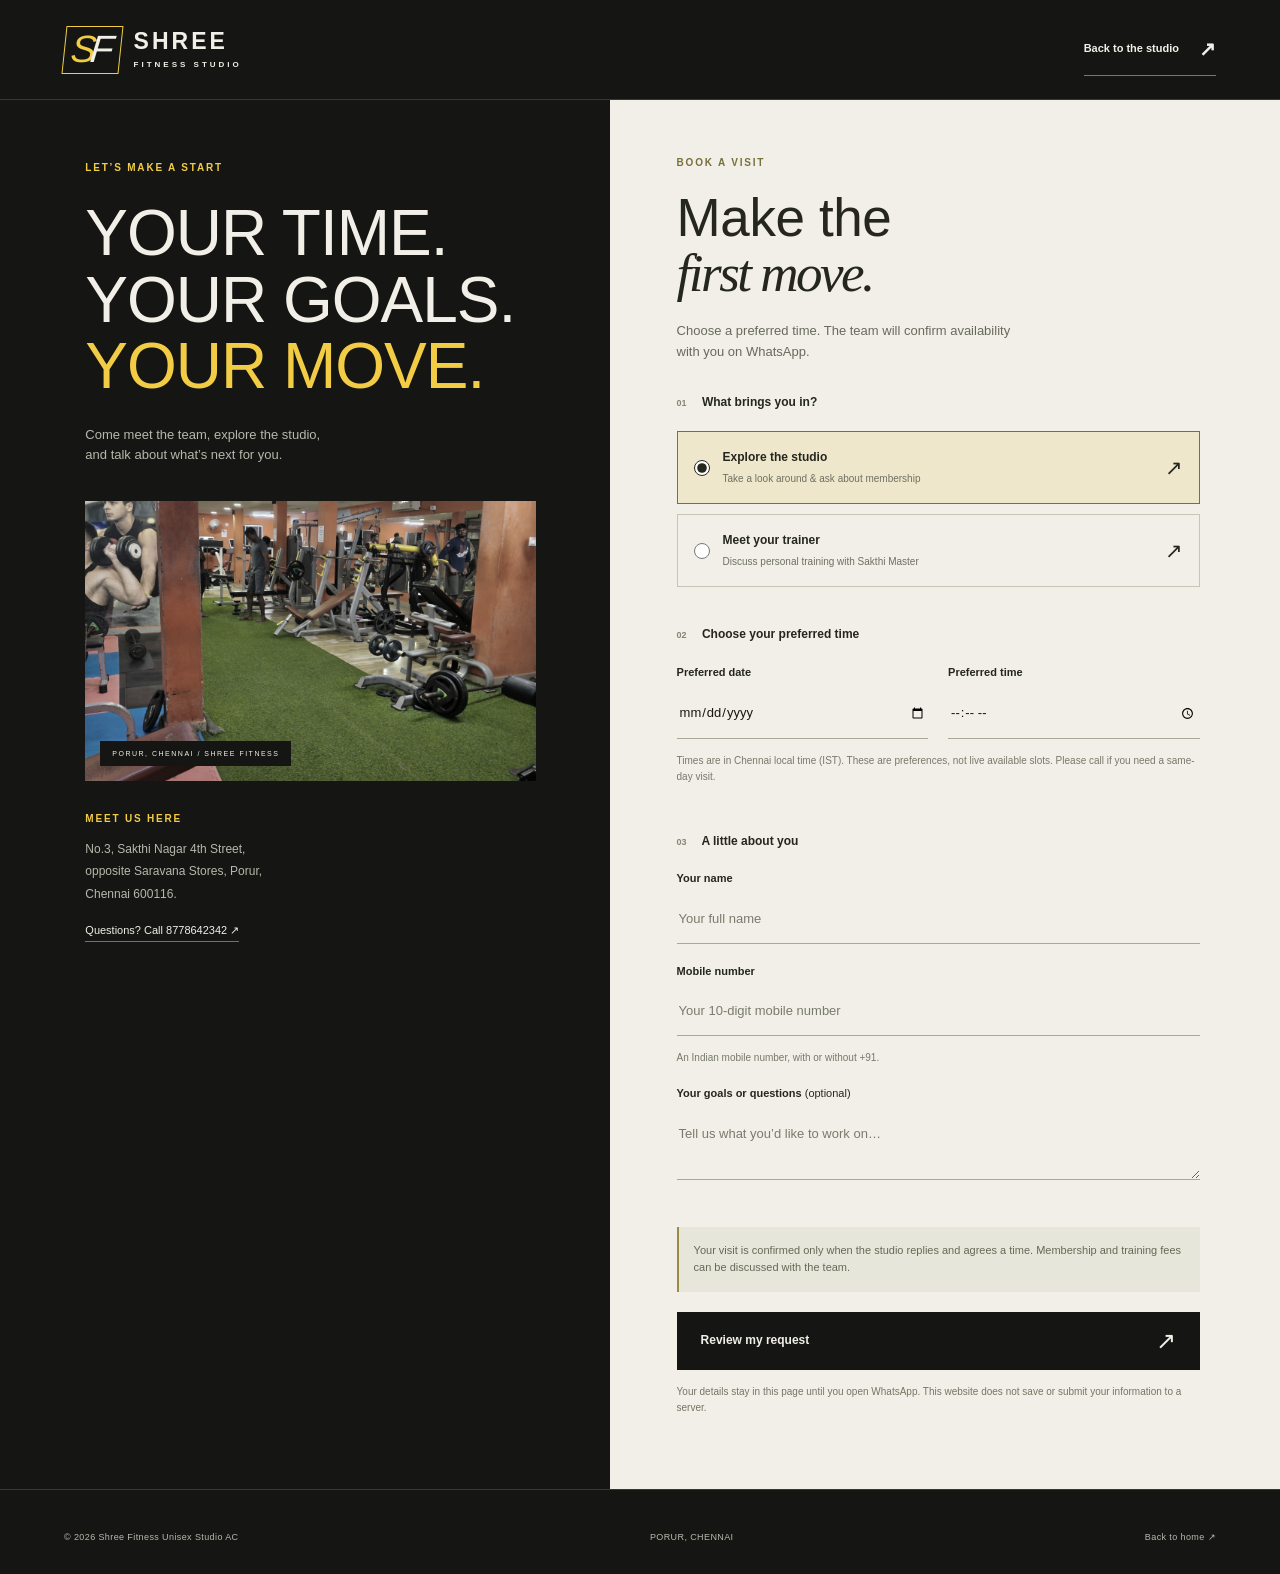
==== booking.html @ f6e17469 "Add visit booking requests and validation" ====
<!doctype html>
<html lang="en">
<head>
  <meta charset="utf-8"><meta name="viewport" content="width=device-width, initial-scale=1">
  <meta name="theme-color" content="#151613">
  <title>Book a Visit | Shree Fitness, Porur</title>
  <meta name="description" content="Request a studio visit or personal training consultation at Shree Fitness in Porur. Choose your preferred date and time and confirm with the team on WhatsApp.">
  <link rel="icon" href="assets/favicon.svg" type="image/svg+xml"><link rel="stylesheet" href="styles.css"><script src="booking.js" defer></script>
</head>
<body class="booking-page">
  <a class="skip-link" href="#main">Skip to booking form</a>
  <header class="site-header"><a class="brand" href="index.html" aria-label="Shree Fitness home"><span class="brand-symbol" aria-hidden="true">S<span>F</span></span><span class="brand-name">SHREE<span>FITNESS STUDIO</span></span></a><a class="text-link" href="index.html">Back to the studio <span aria-hidden="true">↗</span></a></header>
  <main id="main" class="booking-layout">
    <aside class="booking-intro"><p class="eyebrow">LET’S MAKE A START</p><h1>YOUR TIME.<br>YOUR GOALS.<br><em>YOUR MOVE.</em></h1><p>Come meet the team, explore the studio,<br>and talk about what’s next for you.</p><div class="booking-photo"><img src="assets/studio.jpeg" alt="The training floor at Shree Fitness Studio in Porur" width="1200" height="1600"><span>PORUR, CHENNAI / SHREE FITNESS</span></div><div class="booking-address"><p class="eyebrow">MEET US HERE</p><address>No.3, Sakthi Nagar 4th Street,<br>opposite Saravana Stores, Porur,<br>Chennai 600116.</address><a href="tel:+918778642342">Questions? Call 8778642342 ↗</a></div></aside>
    <section class="booking-panel" aria-labelledby="booking-title"><p class="eyebrow">BOOK A VISIT</p><h2 id="booking-title">Make the<br><span class="serif">first move.</span></h2><p class="booking-lead">Choose a preferred time. The team will confirm availability with you on WhatsApp.</p>
      <form id="booking-form">
        <fieldset class="service-options"><legend><span>01</span> What brings you in?</legend><label class="service-option"><input type="radio" name="service" value="Studio visit & membership enquiry" checked><span><strong>Explore the studio</strong><small>Take a look around & ask about membership</small></span><b aria-hidden="true">↗</b></label><label class="service-option"><input type="radio" name="service" value="Personal training consultation"><span><strong>Meet your trainer</strong><small>Discuss personal training with Sakthi Master</small></span><b aria-hidden="true">↗</b></label></fieldset>
        <fieldset><legend><span>02</span> Choose your preferred time</legend><div class="field-pair"><div><label for="visit-date">Preferred date</label><input id="visit-date" name="date" type="date" required aria-describedby="time-note"></div><div><label for="visit-time">Preferred time</label><input id="visit-time" name="time" type="time" required aria-describedby="time-note"></div></div><p id="time-note" class="field-help">Times are in Chennai local time (IST). These are preferences, not live available slots. Please call if you need a same-day visit.</p></fieldset>
        <fieldset><legend><span>03</span> A little about you</legend><label for="booking-name">Your name</label><input id="booking-name" name="name" type="text" placeholder="Your full name" autocomplete="name" maxlength="80" required><label for="booking-phone">Mobile number</label><input id="booking-phone" name="phone" type="tel" inputmode="tel" placeholder="Your 10-digit mobile number" autocomplete="tel" maxlength="16" required aria-describedby="phone-help"><p id="phone-help" class="field-help">An Indian mobile number, with or without +91.</p><label for="booking-notes">Your goals or questions <span>(optional)</span></label><textarea id="booking-notes" name="notes" rows="2" placeholder="Tell us what you’d like to work on…" maxlength="600"></textarea></fieldset>
        <p class="booking-policy">Your visit is confirmed only when the studio replies and agrees a time. Membership and training fees can be discussed with the team.</p><button class="button button-dark" type="submit">Review my request <span aria-hidden="true">↗</span></button><p class="form-note">Your details stay in this page until you open WhatsApp. This website does not save or submit your information to a server.</p><p id="booking-error" role="alert"></p>
        <noscript><p>Please <a href="tel:+918778642342">call 8778642342</a> to request your visit. This form needs JavaScript to prepare a WhatsApp draft.</p></noscript>
      </form>
      <section id="booking-review" class="booking-review" hidden aria-labelledby="review-title" tabindex="-1"><p class="eyebrow">READY WHEN YOU ARE</p><h3 id="review-title">Your visit request.</h3><p class="review-note">Review the details, then send your request in WhatsApp.</p><dl><div><dt>Visit</dt><dd id="review-service"></dd></div><div><dt>Preferred date</dt><dd id="review-date"></dd></div><div><dt>Preferred time</dt><dd id="review-time"></dd></div><div><dt>Name</dt><dd id="review-name"></dd></div><div><dt>Mobile</dt><dd id="review-phone"></dd></div><div id="review-notes-row"><dt>Your note</dt><dd id="review-notes"></dd></div></dl><p class="booking-policy">Not booked yet. Send the message and wait for the studio to confirm your visit.</p><a id="send-booking" class="button button-dark" target="_blank" rel="noopener noreferrer">Open WhatsApp request <span aria-hidden="true">↗</span></a><button id="edit-booking" class="edit-booking" type="button">← Edit my details</button><p class="form-note">WhatsApp not available? Call <a href="tel:+918778642342">8778642342</a> or <a href="tel:+919710999898">097109 99898</a>. To change a confirmed visit, contact the studio directly.</p></section>
    </section>
  </main>
  <footer><div class="footer-bottom"><span>© 2026 Shree Fitness Unisex Studio AC</span><span>PORUR, CHENNAI</span><a href="index.html">Back to home ↗</a></div></footer>
</body>
</html>
---- styles.css ----
@charset "UTF-8";
:root{--black:#151613;--panel:#1d1e1a;--yellow:#f3cc46;--cream:#f1efe7;--muted:#b6b8ac;--line:#ffffff25;--ink:#25271f;--sans:Arial,Helvetica,sans-serif;--display:Impact,'Arial Narrow',sans-serif}*{box-sizing:border-box}html{scroll-behavior:smooth;scroll-padding-top:94px}body{margin:0;background:var(--black);color:var(--cream);font-family:var(--sans);font-size:15px;line-height:1.6}a{color:inherit;text-decoration:none}button,input,select,textarea{font:inherit}button,a,input,select,textarea{-webkit-tap-highlight-color:transparent}button{cursor:pointer}img{display:block;max-width:100%;object-fit:cover}p,h1,h2,h3{margin:0}button{color:inherit}::selection{background:var(--yellow);color:var(--black)}:focus-visible{outline:3px solid #c89800;outline-offset:6px}.skip-link{position:fixed;top:-80px;left:16px;padding:12px;background:var(--yellow);color:var(--black);z-index:100}.skip-link:focus{top:12px}.site-header{height:100px;display:flex;align-items:center;justify-content:space-between;padding:0 5%;border-bottom:1px solid var(--line);background:var(--black);position:relative;z-index:20}.brand{display:flex;align-items:center;gap:13px}.brand-symbol{display:flex;font-family:var(--display);font-style:italic;font-size:38px;letter-spacing:-6px;border:1px solid var(--yellow);padding:0 12px 0 6px;line-height:1.2;color:var(--yellow);transform:skew(-6deg)}.brand-symbol span{color:var(--cream)}.brand-name{font-weight:900;letter-spacing:3px;font-size:23px;line-height:1.1}.brand-name>span{display:block;font-size:8px;letter-spacing:3px;margin-top:6px}nav{display:flex;align-items:center;gap:34px}nav>a:not(.button){font-size:12px;color:#d9dbd1}nav>a:hover{color:var(--yellow)}.button{display:inline-flex;align-items:center;justify-content:space-between;gap:38px;min-height:56px;padding:16px 23px;background:var(--yellow);color:var(--black);border:1px solid var(--yellow);font-weight:700;font-size:12px;line-height:1.3;transition:background .2s,transform .2s}.button:hover{background:#ffe17b;transform:translateY(-2px);color:var(--black)}.button>span{font-size:24px;font-weight:400;line-height:1}.button-small{min-height:44px;padding:12px 17px}.menu-toggle{display:none}.eyebrow,.micro{font-size:10px;letter-spacing:1.8px;font-weight:700;line-height:1.5}.eyebrow{color:var(--yellow)}.micro{color:var(--muted);font-size:9px}.hero{display:grid;grid-template-columns:1fr 1fr;padding:0 5%;position:relative;overflow:hidden}.hero-copy{padding:52px 0 45px;position:relative;z-index:2}.status-dot{display:inline-block;width:6px;height:6px;border-radius:50%;background:var(--yellow);margin:0 9px 1px 0}h1{font-family:var(--display);font-weight:400;font-size:clamp(76px,8.9vw,144px);line-height:.94;letter-spacing:-2px;margin:27px 0 25px}h1 em{font-style:normal;color:var(--yellow)}.hero-intro{font-size:17px;color:#c4c6bc;line-height:1.6}.hero-actions{display:flex;gap:26px;align-items:center;margin-top:26px}.text-link{font-size:11px;font-weight:700;display:inline-flex;align-items:center;justify-content:space-between;gap:20px;border-bottom:1px solid #77796c;padding:10px 0}.text-link:hover{color:var(--yellow)}.text-link span{font-size:20px}.hero-note{display:flex;align-items:center;gap:13px;margin-top:42px}.hero-note p{font-size:9px;letter-spacing:1.4px;color:var(--muted);line-height:1.7}.hero-note strong{font-weight:500;color:var(--cream)}.mini-mark{font-size:43px;color:var(--yellow);line-height:1}.hero-visual{position:relative;margin:30px 0 30px 10px;min-height:600px;overflow:hidden}.hero-visual>img{height:100%;width:100%;position:absolute;object-position:66% center;filter:saturate(.45) contrast(1.08)}.hero-photo-shade{position:absolute;inset:0;background:linear-gradient(0deg,#10120fe6,transparent 45%),linear-gradient(90deg,#15161366,transparent 40%)}.vertical-label{position:absolute;top:24px;right:20px;writing-mode:vertical-rl;font-size:9px;letter-spacing:3px}.photo-caption{position:absolute;bottom:28px;left:30px;right:26px;display:flex;align-items:center;justify-content:space-between;font-size:9px;letter-spacing:2px}.circle-arrow{display:grid;place-items:center;border:1px solid #d4d7c566;border-radius:50%;height:44px;width:44px;font-size:26px}.hero-stamp{position:absolute;right:20px;top:35%;border:1px solid var(--yellow);border-radius:50%;height:114px;width:114px;background:#151613d9;display:flex;flex-direction:column;justify-content:center;text-align:center;color:var(--yellow);font-size:7px;line-height:1;letter-spacing:1px;transform:rotate(12deg)}.hero-stamp b{font-family:var(--display);font-size:40px;line-height:1}.hero-bottom{grid-column:1/-1;border-top:1px solid var(--line);display:flex;justify-content:space-between;align-items:center;height:62px;font-size:8px;letter-spacing:1.7px;color:var(--muted)}.hero-bottom a{color:var(--cream)}.hero-bottom a span{margin-left:20px}.statement-strip{display:flex;justify-content:space-around;align-items:center;background:var(--yellow);color:var(--black);padding:23px 4%;font-family:var(--display);font-size:clamp(23px,3.1vw,48px);line-height:1;letter-spacing:.5px;gap:20px}.statement-strip i{font-style:normal;font-family:Georgia,serif;font-size:38px}.section-pad{padding:90px 7%}.section-light{background:var(--cream);color:var(--ink)}.section-light .eyebrow{color:#696743}.section-light .micro{color:#72746a}.section-top{display:flex;justify-content:space-between;gap:20px;margin-bottom:43px}h2{font-family:var(--display);font-weight:400;font-size:clamp(44px,4.7vw,72px);line-height:1.04;letter-spacing:-.4px}.serif{font-family:Georgia,'Times New Roman',serif;font-weight:400;font-style:italic;letter-spacing:-2.5px;text-transform:none}.intro-grid{display:grid;grid-template-columns:1.15fr 1fr;gap:10%;align-items:start;margin-bottom:48px}.intro-text{font-size:14px;max-width:440px;line-height:1.85}.intro-text p+p{margin-top:15px;color:#66685f}.dark-link{color:var(--ink);border-color:#9c9c8d;margin-top:12px}.dark-link:hover{color:#876800}.gallery{display:grid;grid-template-columns:1.6fr 1fr 1fr;gap:18px;height:340px}.gallery-item{position:relative;padding:0;border:0;background:#222;overflow:hidden;text-align:left}.gallery-item>img{height:100%;width:100%;filter:saturate(.65);transition:transform .6s,filter .6s}.gallery-item:hover>img{transform:scale(1.035);filter:saturate(1)}.gallery-item:after{content:'';position:absolute;inset:50% 0 0;background:linear-gradient(transparent,#000a)}.gallery-item>span{position:absolute;z-index:1;bottom:18px;left:20px;right:20px;color:#fff;display:flex;align-items:center;justify-content:space-between;font-size:8px;letter-spacing:1.4px}.gallery-item b{font-size:22px;font-weight:400}.gallery-main img{object-position:center 58%}.studio-features{display:grid;grid-template-columns:repeat(4,1fr);margin-top:27px;border-top:1px solid #cacabe;padding-top:22px;font-size:11px}.studio-features b{font-size:9px;color:#858677;margin-right:16px;font-weight:400}.training-grid{display:grid;grid-template-columns:1fr 1.3fr;gap:10%}.training-heading>p{color:var(--muted);font-size:13px;margin:25px 0 26px}.button-outline{background:transparent;color:var(--cream);border-color:#57594b}.training-motif{font-family:var(--display);font-size:130px;line-height:1;color:transparent;-webkit-text-stroke:1px #4c4e41;font-style:italic;margin-top:45px}.training-motif span{display:block;font-family:var(--sans);font-style:normal;font-size:7px;letter-spacing:2.5px;color:var(--muted);-webkit-text-stroke:0;margin-top:10px}.training-row{display:grid;grid-template-columns:22px 1fr 24px;gap:20px;border-top:1px solid #555749;padding:28px 0}.training-row:last-child{border-bottom:1px solid #555749}.row-number{color:var(--yellow);font-size:10px;padding-top:6px}.training-row h3{font-size:23px;font-weight:400;letter-spacing:-.5px}.training-row p{font-size:12px;color:var(--muted);margin:12px 0 20px;max-width:340px}.training-tag{font-size:8px;letter-spacing:1.3px;color:#d6d8c9}.row-arrow{font-size:25px;color:var(--yellow)}.training-row:hover h3{color:var(--yellow)}.coach{display:grid;grid-template-columns:1fr 1fr}.coach-photo{position:relative;overflow:hidden;min-height:580px}.coach-photo img{position:absolute;width:100%;height:100%;object-position:70% center;filter:saturate(.3)}.image-label{position:absolute;bottom:25px;left:35px;padding:10px 14px;background:var(--black);color:var(--cream);font-size:8px;letter-spacing:2px}.coach-copy{padding:70px 13% 70px 12%}.coach-copy h2{font-size:clamp(36px,3.4vw,51px);margin:25px 0 32px}.coach-copy .serif{letter-spacing:-1.6px}.coach-copy>p:not(.eyebrow):not(.coach-name){color:#696b60;font-size:13px;line-height:1.85;margin-bottom:15px}.coach-name{font-size:15px;font-weight:700;letter-spacing:1px;margin-bottom:25px}.coach-name span{display:block;font-size:10px;font-weight:400;letter-spacing:.6px;margin-top:3px;color:#76776a}.first-visit h2{max-width:900px}.steps{display:grid;grid-template-columns:repeat(3,1fr);gap:45px;margin-top:50px}.steps article{border-top:1px solid #505245;padding-top:22px}.steps article>span{font-size:9px;letter-spacing:1.5px;color:var(--yellow)}.steps h3{font-size:22px;letter-spacing:-.6px;font-weight:400;margin:20px 0 12px}.steps p{font-size:12px;color:var(--muted);max-width:270px}.enquire{background:var(--yellow);color:var(--black);display:grid;grid-template-columns:1fr 1fr;gap:12%}.enquire .eyebrow,.enquire .micro{color:#4f481f}.enquire h2{font-size:clamp(60px,6.5vw,100px);margin:27px 0 20px}.enquire-copy>p:not(.eyebrow){font-size:14px}.enquire-phone{display:block;font-size:25px;letter-spacing:-.5px;margin:32px 0 6px}.enquire-phone span{margin-left:20px}.enquire-copy>.micro{font-size:8px;letter-spacing:1.2px}form{align-self:center}form label{display:block;font-size:11px;font-weight:700;margin-bottom:8px}form label>span{font-weight:400}input,select,textarea{display:block;width:100%;border:0;border-bottom:1px solid #87712d;background:transparent;color:var(--black);border-radius:0;padding:13px 2px;margin-bottom:27px;min-height:48px;font-size:14px}input::placeholder,textarea::placeholder{color:#5f542d;opacity:1}textarea{resize:vertical}select{cursor:pointer}select option{background:var(--cream)}.button-black,.button-dark{background:var(--black);color:var(--cream);border-color:var(--black)}.button-black:hover,.button-dark:hover{background:#34372a;color:var(--cream)}form .button{width:100%}.form-note{font-size:10px;line-height:1.65;color:#574d2b;margin-top:14px}#form-status{font-size:11px;margin-top:12px}.visit-grid{display:grid;grid-template-columns:1fr 1fr;gap:12%}address{font-style:normal;font-size:14px;line-height:1.85;color:#626458;margin:26px 0}.visit-contact{margin-top:28px}.visit-contact>a{font-size:14px;margin-right:20px;display:inline-block}.visit-contact p{font-size:11px;color:#737569;margin-top:12px;max-width:320px}.visit-detail{position:relative;background:#deded1;padding:40px;display:flex;flex-direction:column;justify-content:flex-end;min-height:430px;overflow:hidden;background-image:linear-gradient(#b7b9a522 1px,transparent 1px),linear-gradient(90deg,#b7b9a522 1px,transparent 1px);background-size:36px 36px}.location-mark{position:absolute;font-size:270px;font-family:Arial,sans-serif;line-height:1;right:-15px;top:-15px;color:#b8bba2}.visit-detail .eyebrow{position:relative}.visit-detail h3{font-family:var(--display);font-size:46px;line-height:1.02;font-weight:400;margin:20px 0 35px;position:relative}.visit-detail h3 span{color:#757a5e}.location-bottom{border-top:1px solid #b1b4a0;display:flex;justify-content:space-between;align-items:center;padding-top:20px;font-size:9px;letter-spacing:1.5px}.location-pin{font-size:38px;line-height:1}.faq>.eyebrow{margin-bottom:35px}.faq-grid{display:grid;grid-template-columns:1fr 1.5fr;gap:10%}details{border-top:1px solid #4e5044}details:last-child{border-bottom:1px solid #4e5044}summary{cursor:pointer;display:flex;align-items:center;justify-content:space-between;gap:20px;padding:22px 0;list-style:none;font-size:13px}summary::-webkit-details-marker{display:none}summary span{font-size:22px;color:var(--yellow)}details[open] summary span{transform:rotate(45deg)}details p{padding:0 25px 24px 0;color:var(--muted);font-size:12px;max-width:520px}footer{padding:40px 5% 26px;border-top:1px solid var(--line)}.footer-top{display:flex;align-items:center;justify-content:space-between;gap:25px}.footer-top p{font-family:Georgia,serif;font-size:17px;font-style:italic;color:var(--muted)}.footer-bottom{display:flex;justify-content:space-between;gap:20px;border-top:1px solid var(--line);padding-top:25px;margin-top:35px;color:var(--muted);font-size:9px;letter-spacing:.4px}.mobile-contact{display:none}dialog{max-width:min(1000px,90vw);max-height:92vh;background:var(--black);color:var(--cream);border:1px solid #555;padding:16px}dialog::backdrop{background:#000d}dialog img{max-height:73vh;max-width:100%;width:auto;object-fit:contain;margin:auto}dialog p{font-size:12px;margin:12px 0 0}.dialog-close{display:block;margin:0 0 15px auto;background:none;border:1px solid #7d806e;padding:8px 14px}.dialog-open{overflow:hidden}
@media(min-width:1600px){.hero,.site-header,footer{padding-left:max(5%,calc((100vw - 1500px)/2));padding-right:max(5%,calc((100vw - 1500px)/2))}.section-pad{padding-left:max(7%,calc((100vw - 1400px)/2));padding-right:max(7%,calc((100vw - 1400px)/2))}}
@media(max-width:1000px){nav{gap:20px}.site-header{padding:0 4%;height:85px}.brand-name{font-size:20px}.brand-symbol{font-size:32px}.button-small{gap:16px}.hero{padding:0 4%}.hero-visual{min-height:570px}.hero-actions{gap:15px}.hero-actions .text-link{font-size:10px;gap:8px}.section-pad{padding:70px 6%}.gallery{height:290px;gap:12px}.gallery-item>span{left:12px;right:12px;font-size:7px}.coach-copy{padding:55px 9%}.coach-photo{min-height:550px}.training-grid{gap:6%}.enquire,.visit-grid{gap:8%}.footer-top p{font-size:14px}}
@media(max-width:760px){html{scroll-padding-top:20px}.site-header{height:80px;padding:0 6%}.menu-toggle{display:flex;gap:13px;align-items:center;background:none;border:1px solid #595c4c;padding:9px 12px;font-size:12px}.menu-toggle span{font-size:16px}nav{display:none;position:absolute;top:80px;left:0;right:0;background:var(--black);padding:25px 6%;border-bottom:1px solid var(--line);align-items:stretch;flex-direction:column;gap:0}nav.is-open{display:flex}nav>a:not(.button){font-size:15px;padding:14px 0}nav .button{margin-top:12px}.hero{display:block;padding:0 6%}.hero-copy{padding:35px 0 30px}.hero .eyebrow{font-size:8px;letter-spacing:1.2px}h1{font-size:clamp(85px,18vw,128px);line-height:.93;margin:25px 0}.hero-intro{font-size:15px}.hero-actions{gap:24px;flex-wrap:wrap}.hero-note{display:none}.hero-visual{height:400px;min-height:0;margin:0 0 25px}.hero-visual>img{object-position:65% 45%}.hero-stamp{top:20px;right:20px;width:90px;height:90px;font-size:6px}.hero-stamp b{font-size:32px}.vertical-label{display:none}.photo-caption{left:20px;bottom:20px;font-size:8px}.hero-bottom{height:55px;font-size:7px;letter-spacing:1px}.hero-bottom>span:last-child{display:none}.hero-bottom a span{margin-left:7px}.statement-strip{padding:20px 5%;gap:13px;font-size:22px;flex-wrap:wrap;justify-content:center}.statement-strip i{font-size:23px}.statement-strip i:last-child{display:none}.section-pad{padding:56px 6%}.section-top{margin-bottom:30px}.section-top>.micro{display:none}h2{font-size:45px}.serif{letter-spacing:-1.8px}.intro-grid{grid-template-columns:1fr;gap:25px;margin-bottom:30px}.intro-text{max-width:100%;font-size:13px}.gallery{height:auto;grid-template-columns:1fr 1fr;gap:12px}.gallery-main{grid-column:1/-1;height:330px}.gallery-item:not(.gallery-main){height:230px}.gallery-item>span{font-size:7px;letter-spacing:1px}.studio-features{grid-template-columns:1fr 1fr;row-gap:20px;font-size:10px}.training-grid{grid-template-columns:1fr;gap:35px}.training-heading>p{margin:20px 0}.training-motif{display:none}.training-row{padding:24px 0;gap:15px}.training-row h3{font-size:22px}.coach{grid-template-columns:1fr}.coach-photo{min-height:400px;order:2}.coach-photo img{object-position:65% center}.coach-copy{padding:55px 6%}.coach-copy h2{font-size:43px}.steps{grid-template-columns:1fr;gap:25px;margin-top:35px}.steps h3{margin:10px 0}.steps p{max-width:100%}.enquire{grid-template-columns:1fr;gap:40px}.enquire h2{font-size:70px}.enquire-phone{margin-top:24px}.visit-grid{grid-template-columns:1fr;gap:35px}.visit-detail{min-height:350px;padding:30px}.visit-detail h3{font-size:44px}.faq-grid{grid-template-columns:1fr;gap:30px}.faq-grid h2 br{display:none}.faq>.eyebrow{font-size:8px}.footer-top{align-items:flex-start;flex-wrap:wrap}.footer-top p{order:3;width:100%;font-size:15px}.footer-bottom{flex-wrap:wrap;font-size:8px;margin-top:25px}footer{padding:35px 6% 90px}.footer-bottom>span:nth-child(2){display:none}.mobile-contact{position:fixed;bottom:0;left:0;right:0;z-index:25;display:grid;grid-template-columns:1fr 1.2fr;background:var(--black);border-top:1px solid #595b4c;padding-bottom:env(safe-area-inset-bottom)}.mobile-contact a{text-align:center;padding:17px 6px;font-size:11px;font-weight:700}.mobile-contact a:last-child{background:var(--yellow);color:var(--black)}dialog{max-width:94vw;padding:12px}.dialog-close{min-height:44px}}
@media(max-width:380px){h1{font-size:80px}.hero-actions{gap:15px}.hero-actions .button{padding:15px;gap:18px}.statement-strip{font-size:18px;gap:10px}.statement-strip i{font-size:18px}.gallery-item:not(.gallery-main){height:200px}.brand-name{font-size:18px}.hero-bottom{font-size:6px}}
@media(prefers-reduced-motion:reduce){html{scroll-behavior:auto}*,*:before,*:after{transition:none!important;animation:none!important}}
.booking-layout{display:grid;grid-template-columns:1fr 1.1fr;min-height:900px}.booking-intro{padding:60px 12% 60px 14%}.booking-intro h1{font-size:clamp(48px,5vw,76px);line-height:1.04;letter-spacing:-1px;margin:25px 0}.booking-intro>p:not(.eyebrow){font-size:13px;color:var(--muted)}.booking-photo{height:280px;position:relative;overflow:hidden;margin-top:35px}.booking-photo img{height:100%;width:100%;object-position:center 58%;filter:saturate(.5)}.booking-photo span{position:absolute;left:15px;bottom:15px;background:var(--black);padding:7px 12px;font-size:7px;letter-spacing:1.5px}.booking-address{margin-top:30px}.booking-address address{color:var(--muted);font-size:12px;margin:12px 0}.booking-address>a{font-size:11px;border-bottom:1px solid #717461;padding-bottom:5px}.booking-panel{background:var(--cream);color:var(--ink);padding:55px 12% 60px 10%}.booking-panel>.eyebrow,.booking-review>.eyebrow{color:#77703b}.booking-panel h2{font-size:53px;margin:20px 0}.booking-lead{font-size:13px;color:#686a5d;max-width:360px;margin-bottom:30px}.booking-panel fieldset{margin:0 0 28px;padding:0;border:0;min-width:0}.booking-panel legend{font-size:12px;font-weight:700;width:100%;margin-bottom:19px;padding:0}.booking-panel legend>span{font-size:9px;color:#858775;margin-right:12px}.booking-panel .service-option{display:flex;align-items:center;gap:13px;padding:16px;border:1px solid #c4c6b6;margin-bottom:10px;cursor:pointer;font-weight:400}.booking-panel .service-option:has(input:checked){border-color:#84701d;background:#eee7cb}.service-option input{width:16px;height:16px;min-height:0;margin:0;accent-color:#24271b;flex:none}.service-option strong{font-size:12px;font-weight:700}.service-option small{display:block;font-size:10px;margin-top:4px;color:#6e7063}.service-option b{font-size:21px;margin-left:auto;font-weight:400}.field-pair{display:grid;grid-template-columns:1fr 1fr;gap:20px;min-width:0}.field-pair>div{min-width:0}.booking-panel input:not([type=radio]),.booking-panel textarea{border-color:#a7aa96;font-size:13px;margin-bottom:19px;max-width:100%}.booking-panel input::placeholder,.booking-panel textarea::placeholder{color:#797b6d}.booking-panel .field-help{font-size:10px;color:#77796b;margin:-5px 0 19px;line-height:1.6}.booking-panel .booking-policy{font-size:11px;color:#666957;background:#e7e6da;padding:15px;margin:0 0 20px;border-left:2px solid #9c8b44}.booking-panel .form-note{color:#747665}.booking-panel #booking-error{font-size:12px;color:#972c18;margin-top:12px}.booking-panel .button{width:100%}.booking-review h3{font-size:30px;font-family:Georgia,serif;letter-spacing:-1px;font-weight:400;margin:15px 0}.review-note{font-size:12px;color:#747665}.booking-review dl{margin:25px 0}.booking-review dl>div{display:grid;grid-template-columns:110px 1fr;gap:15px;padding:12px 0;border-top:1px solid #c9cbbd;font-size:12px}.booking-review dt{color:#747665}.booking-review dd{margin:0;overflow-wrap:anywhere}.edit-booking{border:0;background:none;color:var(--ink);font-size:12px;text-decoration:underline;margin:22px 0;padding:8px 0}.booking-page footer{padding-bottom:30px}.booking-page .footer-bottom{margin-top:0;border:0;padding-top:0}[hidden]{display:none!important}
@media(max-width:760px){.booking-layout{grid-template-columns:1fr}.booking-intro{padding:40px 6%}.booking-intro h1{font-size:clamp(46px,11vw,65px);margin:20px 0}.booking-photo,.booking-address{display:none}.booking-panel{padding:40px 6% 50px}.booking-panel h2{font-size:47px}.booking-page .site-header>.text-link{font-size:10px;gap:8px}.booking-page .brand-name{font-size:17px}.booking-page .brand-symbol{font-size:28px}.booking-page .brand-name>span{font-size:6px}.field-pair{gap:14px}.booking-review dl>div{grid-template-columns:95px 1fr}.booking-page .site-header{gap:12px}.booking-panel input[type=date],.booking-panel input[type=time]{min-width:0;width:100%;appearance:none;-webkit-appearance:none}}
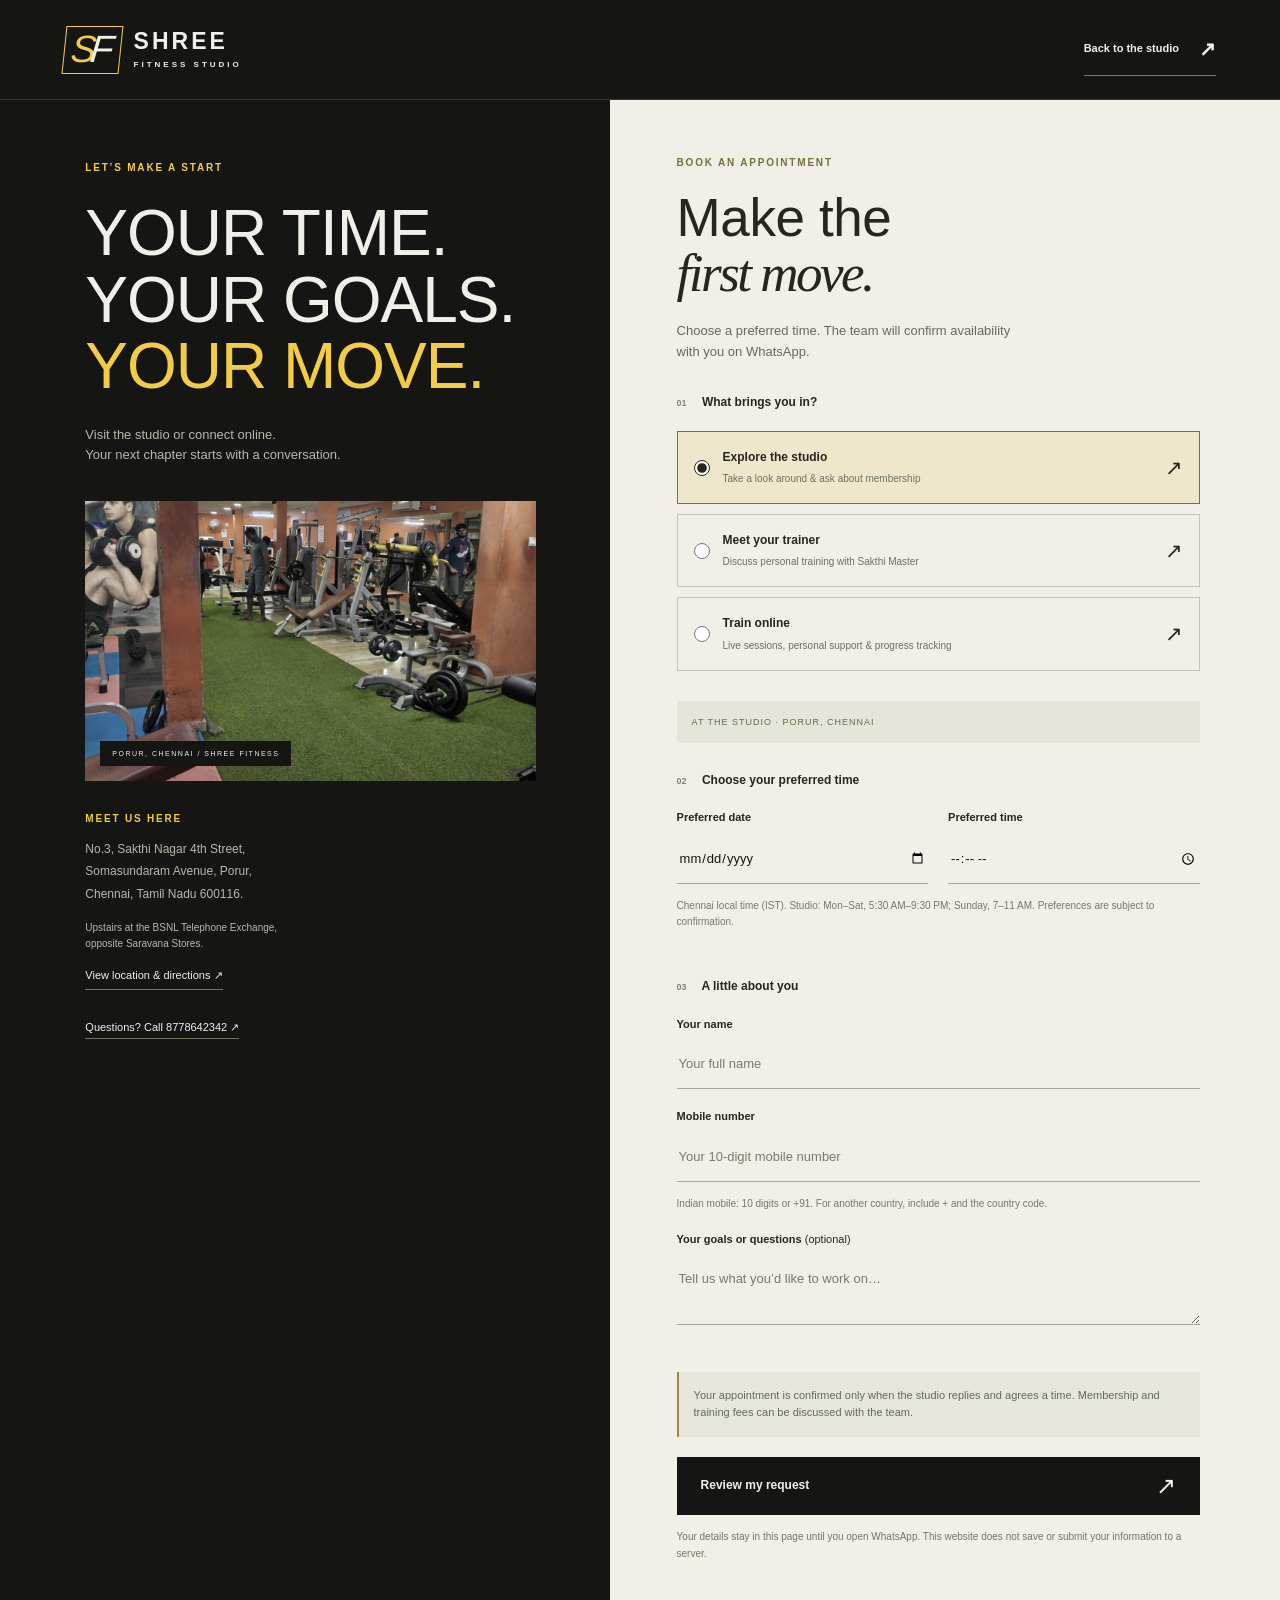
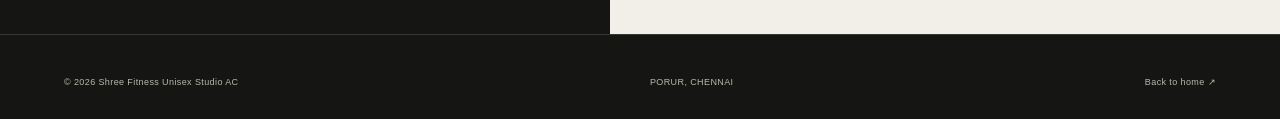
==== commit f35bc086: "Add online training, enhanced gallery, appointments and location map" ====
--- a/booking.html
+++ b/booking.html
@@ -3,24 +3,24 @@
 <head>
   <meta charset="utf-8"><meta name="viewport" content="width=device-width, initial-scale=1">
   <meta name="theme-color" content="#151613">
-  <title>Book a Visit | Shree Fitness, Porur</title>
-  <meta name="description" content="Request a studio visit or personal training consultation at Shree Fitness in Porur. Choose your preferred date and time and confirm with the team on WhatsApp.">
-  <link rel="icon" href="assets/favicon.svg" type="image/svg+xml"><link rel="stylesheet" href="styles.css"><script src="booking.js" defer></script>
+  <title>Book an Appointment | Shree Fitness, Porur</title>
+  <meta name="description" content="Request a studio visit, personal training or online training consultation at Shree Fitness in Porur. Choose your preferred date and time and confirm with the team on WhatsApp.">
+  <link rel="icon" href="assets/favicon.svg" type="image/svg+xml"><link rel="stylesheet" href="styles.css"><link rel="stylesheet" href="enhancements.css"><script src="booking.js" defer></script>
 </head>
 <body class="booking-page">
   <a class="skip-link" href="#main">Skip to booking form</a>
   <header class="site-header"><a class="brand" href="index.html" aria-label="Shree Fitness home"><span class="brand-symbol" aria-hidden="true">S<span>F</span></span><span class="brand-name">SHREE<span>FITNESS STUDIO</span></span></a><a class="text-link" href="index.html">Back to the studio <span aria-hidden="true">↗</span></a></header>
   <main id="main" class="booking-layout">
-    <aside class="booking-intro"><p class="eyebrow">LET’S MAKE A START</p><h1>YOUR TIME.<br>YOUR GOALS.<br><em>YOUR MOVE.</em></h1><p>Come meet the team, explore the studio,<br>and talk about what’s next for you.</p><div class="booking-photo"><img src="assets/studio.jpeg" alt="The training floor at Shree Fitness Studio in Porur" width="1200" height="1600"><span>PORUR, CHENNAI / SHREE FITNESS</span></div><div class="booking-address"><p class="eyebrow">MEET US HERE</p><address>No.3, Sakthi Nagar 4th Street,<br>opposite Saravana Stores, Porur,<br>Chennai 600116.</address><a href="tel:+918778642342">Questions? Call 8778642342 ↗</a></div></aside>
-    <section class="booking-panel" aria-labelledby="booking-title"><p class="eyebrow">BOOK A VISIT</p><h2 id="booking-title">Make the<br><span class="serif">first move.</span></h2><p class="booking-lead">Choose a preferred time. The team will confirm availability with you on WhatsApp.</p>
+    <aside class="booking-intro"><p class="eyebrow">LET’S MAKE A START</p><h1>YOUR TIME.<br>YOUR GOALS.<br><em>YOUR MOVE.</em></h1><p>Visit the studio or connect online.<br>Your next chapter starts with a conversation.</p><div class="booking-photo"><img src="assets/studio.jpeg" alt="The training floor at Shree Fitness Studio in Porur" width="1200" height="1600"><span>PORUR, CHENNAI / SHREE FITNESS</span></div><div class="booking-address"><p class="eyebrow">MEET US HERE</p><address>No.3, Sakthi Nagar 4th Street,<br>Somasundaram Avenue, Porur,<br>Chennai, Tamil Nadu 600116.</address><p class="booking-landmark">Upstairs at the BSNL Telephone Exchange,<br>opposite Saravana Stores.</p><a class="booking-map-link" href="index.html#visit">View location & directions ↗</a><a href="tel:+918778642342">Questions? Call 8778642342 ↗</a></div></aside>
+    <section class="booking-panel" aria-labelledby="booking-title"><p class="eyebrow">BOOK AN APPOINTMENT</p><h2 id="booking-title">Make the<br><span class="serif">first move.</span></h2><p class="booking-lead">Choose a preferred time. The team will confirm availability with you on WhatsApp.</p>
       <form id="booking-form">
-        <fieldset class="service-options"><legend><span>01</span> What brings you in?</legend><label class="service-option"><input type="radio" name="service" value="Studio visit & membership enquiry" checked><span><strong>Explore the studio</strong><small>Take a look around & ask about membership</small></span><b aria-hidden="true">↗</b></label><label class="service-option"><input type="radio" name="service" value="Personal training consultation"><span><strong>Meet your trainer</strong><small>Discuss personal training with Sakthi Master</small></span><b aria-hidden="true">↗</b></label></fieldset>
-        <fieldset><legend><span>02</span> Choose your preferred time</legend><div class="field-pair"><div><label for="visit-date">Preferred date</label><input id="visit-date" name="date" type="date" required aria-describedby="time-note"></div><div><label for="visit-time">Preferred time</label><input id="visit-time" name="time" type="time" required aria-describedby="time-note"></div></div><p id="time-note" class="field-help">Times are in Chennai local time (IST). These are preferences, not live available slots. Please call if you need a same-day visit.</p></fieldset>
-        <fieldset><legend><span>03</span> A little about you</legend><label for="booking-name">Your name</label><input id="booking-name" name="name" type="text" placeholder="Your full name" autocomplete="name" maxlength="80" required><label for="booking-phone">Mobile number</label><input id="booking-phone" name="phone" type="tel" inputmode="tel" placeholder="Your 10-digit mobile number" autocomplete="tel" maxlength="16" required aria-describedby="phone-help"><p id="phone-help" class="field-help">An Indian mobile number, with or without +91.</p><label for="booking-notes">Your goals or questions <span>(optional)</span></label><textarea id="booking-notes" name="notes" rows="2" placeholder="Tell us what you’d like to work on…" maxlength="600"></textarea></fieldset>
-        <p class="booking-policy">Your visit is confirmed only when the studio replies and agrees a time. Membership and training fees can be discussed with the team.</p><button class="button button-dark" type="submit">Review my request <span aria-hidden="true">↗</span></button><p class="form-note">Your details stay in this page until you open WhatsApp. This website does not save or submit your information to a server.</p><p id="booking-error" role="alert"></p>
+        <fieldset class="service-options"><legend><span>01</span> What brings you in?</legend><label class="service-option"><input type="radio" name="service" value="Studio visit & membership enquiry" data-service="studio" checked><span><strong>Explore the studio</strong><small>Take a look around & ask about membership</small></span><b aria-hidden="true">↗</b></label><label class="service-option"><input type="radio" name="service" value="Personal training consultation" data-service="personal"><span><strong>Meet your trainer</strong><small>Discuss personal training with Sakthi Master</small></span><b aria-hidden="true">↗</b></label><label class="service-option"><input type="radio" name="service" value="Online training consultation" data-service="online"><span><strong>Train online</strong><small>Live sessions, personal support & progress tracking</small></span><b aria-hidden="true">↗</b></label></fieldset>
+        <div id="appointment-location" class="appointment-location" role="status">AT THE STUDIO · PORUR, CHENNAI</div><fieldset><legend><span>02</span> Choose your preferred time</legend><div class="field-pair"><div><label for="visit-date">Preferred date</label><input id="visit-date" name="date" type="date" required aria-describedby="time-note"></div><div><label for="visit-time">Preferred time</label><input id="visit-time" name="time" type="time" required aria-describedby="time-note"></div></div><p id="time-note" class="field-help">Chennai local time (IST). Studio: Mon–Sat, 5:30 AM–9:30 PM; Sunday, 7–11 AM. Preferences are subject to confirmation.</p></fieldset>
+        <fieldset><legend><span>03</span> A little about you</legend><label for="booking-name">Your name</label><input id="booking-name" name="name" type="text" placeholder="Your full name" autocomplete="name" maxlength="80" required><label for="booking-phone">Mobile number</label><input id="booking-phone" name="phone" type="tel" inputmode="tel" placeholder="Your 10-digit mobile number" autocomplete="tel" maxlength="24" required aria-describedby="phone-help"><p id="phone-help" class="field-help">Indian mobile: 10 digits or +91. For another country, include + and the country code.</p><div id="online-equipment-group" hidden><label for="online-equipment">Equipment available to you</label><select id="online-equipment" name="equipment"><option>No equipment yet</option><option>Mat & light equipment</option><option>Dumbbells / resistance bands</option><option>Access to a gym</option><option>Let’s discuss this</option></select></div><label for="booking-notes">Your goals or questions <span>(optional)</span></label><textarea id="booking-notes" name="notes" rows="2" placeholder="Tell us what you’d like to work on…" maxlength="600"></textarea></fieldset>
+        <p class="booking-policy">Your appointment is confirmed only when the studio replies and agrees a time. Membership and training fees can be discussed with the team.</p><button class="button button-dark" type="submit">Review my request <span aria-hidden="true">↗</span></button><p class="form-note">Your details stay in this page until you open WhatsApp. This website does not save or submit your information to a server.</p><p id="booking-error" role="alert"></p>
         <noscript><p>Please <a href="tel:+918778642342">call 8778642342</a> to request your visit. This form needs JavaScript to prepare a WhatsApp draft.</p></noscript>
       </form>
-      <section id="booking-review" class="booking-review" hidden aria-labelledby="review-title" tabindex="-1"><p class="eyebrow">READY WHEN YOU ARE</p><h3 id="review-title">Your visit request.</h3><p class="review-note">Review the details, then send your request in WhatsApp.</p><dl><div><dt>Visit</dt><dd id="review-service"></dd></div><div><dt>Preferred date</dt><dd id="review-date"></dd></div><div><dt>Preferred time</dt><dd id="review-time"></dd></div><div><dt>Name</dt><dd id="review-name"></dd></div><div><dt>Mobile</dt><dd id="review-phone"></dd></div><div id="review-notes-row"><dt>Your note</dt><dd id="review-notes"></dd></div></dl><p class="booking-policy">Not booked yet. Send the message and wait for the studio to confirm your visit.</p><a id="send-booking" class="button button-dark" target="_blank" rel="noopener noreferrer">Open WhatsApp request <span aria-hidden="true">↗</span></a><button id="edit-booking" class="edit-booking" type="button">← Edit my details</button><p class="form-note">WhatsApp not available? Call <a href="tel:+918778642342">8778642342</a> or <a href="tel:+919710999898">097109 99898</a>. To change a confirmed visit, contact the studio directly.</p></section>
+      <section id="booking-review" class="booking-review" hidden aria-labelledby="review-title" tabindex="-1"><p class="eyebrow">READY WHEN YOU ARE</p><h3 id="review-title">Your appointment request.</h3><p class="review-note">Review the details, then send your request in WhatsApp.</p><dl><div><dt>Appointment</dt><dd id="review-service"></dd></div><div><dt>Location</dt><dd id="review-location"></dd></div><div><dt>Preferred date</dt><dd id="review-date"></dd></div><div><dt>Preferred time</dt><dd id="review-time"></dd></div><div><dt>Name</dt><dd id="review-name"></dd></div><div><dt>Mobile</dt><dd id="review-phone"></dd></div><div id="review-equipment-row" hidden><dt>Equipment</dt><dd id="review-equipment"></dd></div><div id="review-notes-row"><dt>Your note</dt><dd id="review-notes"></dd></div></dl><p class="booking-policy">Not booked yet. Send the message and wait for the studio to confirm your appointment.</p><a id="send-booking" class="button button-dark" target="_blank" rel="noopener noreferrer">Open WhatsApp request <span aria-hidden="true">↗</span></a><button id="edit-booking" class="edit-booking" type="button">← Edit my details</button><p class="form-note">WhatsApp not available? Call <a href="tel:+918778642342">8778642342</a> or <a href="tel:+919710999898">097109 99898</a>. To change a confirmed appointment, contact the studio directly.</p></section>
     </section>
   </main>
   <footer><div class="footer-bottom"><span>© 2026 Shree Fitness Unisex Studio AC</span><span>PORUR, CHENNAI</span><a href="index.html">Back to home ↗</a></div></footer>
--- a/enhancements.css
+++ b/enhancements.css
@@ -0,0 +1,59 @@
+/* Studio-specific imagery, online training and appointment details. */
+.skip-link{top:12px;width:1px;height:1px;overflow:hidden;clip-path:inset(50%);white-space:nowrap}
+.skip-link:focus{width:auto;height:auto;overflow:visible;clip-path:none}
+@media(max-width:760px){.hero h1{font-size:clamp(58px,17.5vw,100px);letter-spacing:-1.5px}}
+.gallery-item:nth-child(2)>img{object-position:57% 52%;filter:saturate(.35) contrast(1.08)}
+.gallery-item:nth-child(3)>img{object-position:42% 55%;filter:saturate(.35) contrast(1.08)}
+.online{background:#22251d;border-top:1px solid #4a4d3e}
+.online-grid{display:grid;grid-template-columns:1.15fr 1fr;gap:9%;align-items:center}
+.online-copy>p:not(.online-note){font-size:14px;color:var(--muted);line-height:1.8;margin:25px 0;max-width:460px}
+.online-features{display:grid;grid-template-columns:1fr 1fr;gap:26px 22px;margin:32px 0}
+.online-features>div{border-top:1px solid #5b5f4e;padding-top:16px}
+.online-features span{font-size:9px;color:var(--yellow)}
+.online-features h3{font-weight:400;font-size:16px;margin:9px 0}
+.online-features p{font-size:11px;line-height:1.7;color:var(--muted)}
+.online-note{font-size:10px;color:var(--muted);margin-top:16px;max-width:360px}
+.online-visual{position:relative}
+.device-frame{border:1px solid #71745f;background:#11130f;padding:9px;box-shadow:14px 18px 0 #151710}
+.device-bar,.device-controls{display:flex;align-items:center;justify-content:space-between;padding:12px 9px;font-size:8px;letter-spacing:1.8px}
+.device-dot{color:var(--yellow);font-size:10px}
+.device-image{height:320px;position:relative;overflow:hidden}
+.device-image img{width:100%;height:100%;object-position:73% center;filter:saturate(.25)}
+.device-image:after{content:'';position:absolute;inset:50% 0 0;background:linear-gradient(transparent,#080b05d9)}
+.device-image>span{position:absolute;left:20px;bottom:20px;z-index:1;font-family:var(--display);font-size:37px;line-height:1;color:var(--yellow)}
+.device-controls>span:first-child,.device-controls>span:last-child{font-size:18px;color:var(--yellow)}
+.online-quote{display:flex;align-items:center;gap:22px;margin:45px 0 22px}
+.online-quote>span{font-size:55px;line-height:1;color:var(--yellow)}
+.online-quote p{font-size:22px;line-height:1.5;letter-spacing:-.5px}
+.online-quote em{font-family:Georgia,serif;color:#dadccf}
+.online-visual>.micro{font-size:7px;letter-spacing:1.3px}
+.progress-section{display:grid;grid-template-columns:1fr 1fr;gap:12%;align-items:center}
+.progress-copy h2{margin:25px 0}
+.progress-copy>p:not(.eyebrow){font-size:13px;color:#686b5c;line-height:1.9;margin:15px 0;max-width:350px}
+.progress-photo{margin:0}
+.progress-photo button{display:block;padding:0;border:0;background:none;width:100%}
+.progress-photo img{width:100%;height:auto;filter:saturate(.6)}
+.progress-photo figcaption{font-size:8px;color:#6c6f5b;letter-spacing:1.2px;margin-top:16px}
+.landmark{font-size:11px;line-height:1.8;border-left:2px solid #b9a343;padding-left:14px;margin:-8px 0 25px;color:#666b56}
+.opening-hours{margin-top:25px;max-width:340px;border-top:1px solid #c3c6b6;padding-top:20px}
+.opening-hours h3{font-size:13px;font-weight:700;margin-bottom:12px}
+.visit-contact .opening-hours p{display:flex;justify-content:space-between;gap:15px;font-size:11px;color:#626653;margin:8px 0}
+.opening-hours strong{font-weight:500;color:var(--ink)}
+.opening-hours small{display:block;color:#717564;font-size:9px;margin-top:14px}
+.map-panel{min-width:0;background:#e1e2d7;align-self:start}
+.map-heading{display:flex;justify-content:space-between;align-items:center;padding:18px 20px;border-bottom:1px solid #c8cbbd}
+.map-heading>span:last-child{font-size:8px;letter-spacing:1px;color:#6a6f5a}
+.map-panel iframe{display:block;width:100%;height:370px;border:0;background:#d2d6c9}
+.map-footer{display:flex;flex-wrap:wrap;justify-content:space-between;gap:12px;font-size:10px;line-height:1.6;padding:20px}
+.map-footer a{border-bottom:1px solid #7d8468}
+.map-help{font-size:9px;padding:0 20px;color:#757a65}
+.copy-address{display:flex;gap:30px;justify-content:space-between;align-items:center;background:transparent;border:1px solid #b3b8a0;color:#3c422e;font-size:10px;padding:11px 14px;margin:20px}
+#address-status{padding:0 20px 16px;font-size:10px;overflow-wrap:anywhere}
+.appointment-location{background:#e5e6d9;color:#626a4d;font-size:9px;letter-spacing:1px;padding:13px 15px;margin:-8px 0 28px;line-height:1.8}
+.booking-landmark{font-size:10px;color:var(--muted);margin:15px 0}
+.booking-address .booking-map-link{display:block;width:max-content;margin:14px 0 24px}
+.booking-review dl>div{grid-template-columns:110px 1fr}
+.booking-panel #online-equipment-group select{font-size:13px;border-color:#a7aa96;max-width:100%}
+.faq details a{text-decoration:underline;text-underline-offset:3px}
+@media(min-width:761px) and (max-width:1050px){nav{gap:16px}nav>a:not(.button){font-size:10px}.button-small{font-size:10px}.online-grid{gap:6%}.online-copy h2{font-size:44px}.device-image{height:290px}.progress-section{gap:7%}.map-panel iframe{height:330px}}
+@media(max-width:760px){.online-grid{grid-template-columns:1fr;gap:40px}.online-copy h2{font-size:43px}.online-features{gap:22px 18px}.online-features h3{font-size:15px}.online-visual{padding-right:14px}.device-image{height:310px}.online-quote{margin-top:40px}.online-quote p{font-size:20px}.progress-section{grid-template-columns:1fr;gap:30px}.progress-copy>p:not(.eyebrow){max-width:100%}.map-panel iframe{height:330px}.map-heading{padding:16px}.map-heading>span:last-child{font-size:7px}.map-footer{padding:16px}.booking-review dl>div{grid-template-columns:95px 1fr}.gallery-item:nth-child(2)>img{object-position:54% 48%}.gallery-item:nth-child(3)>img{object-position:48% 50%}}
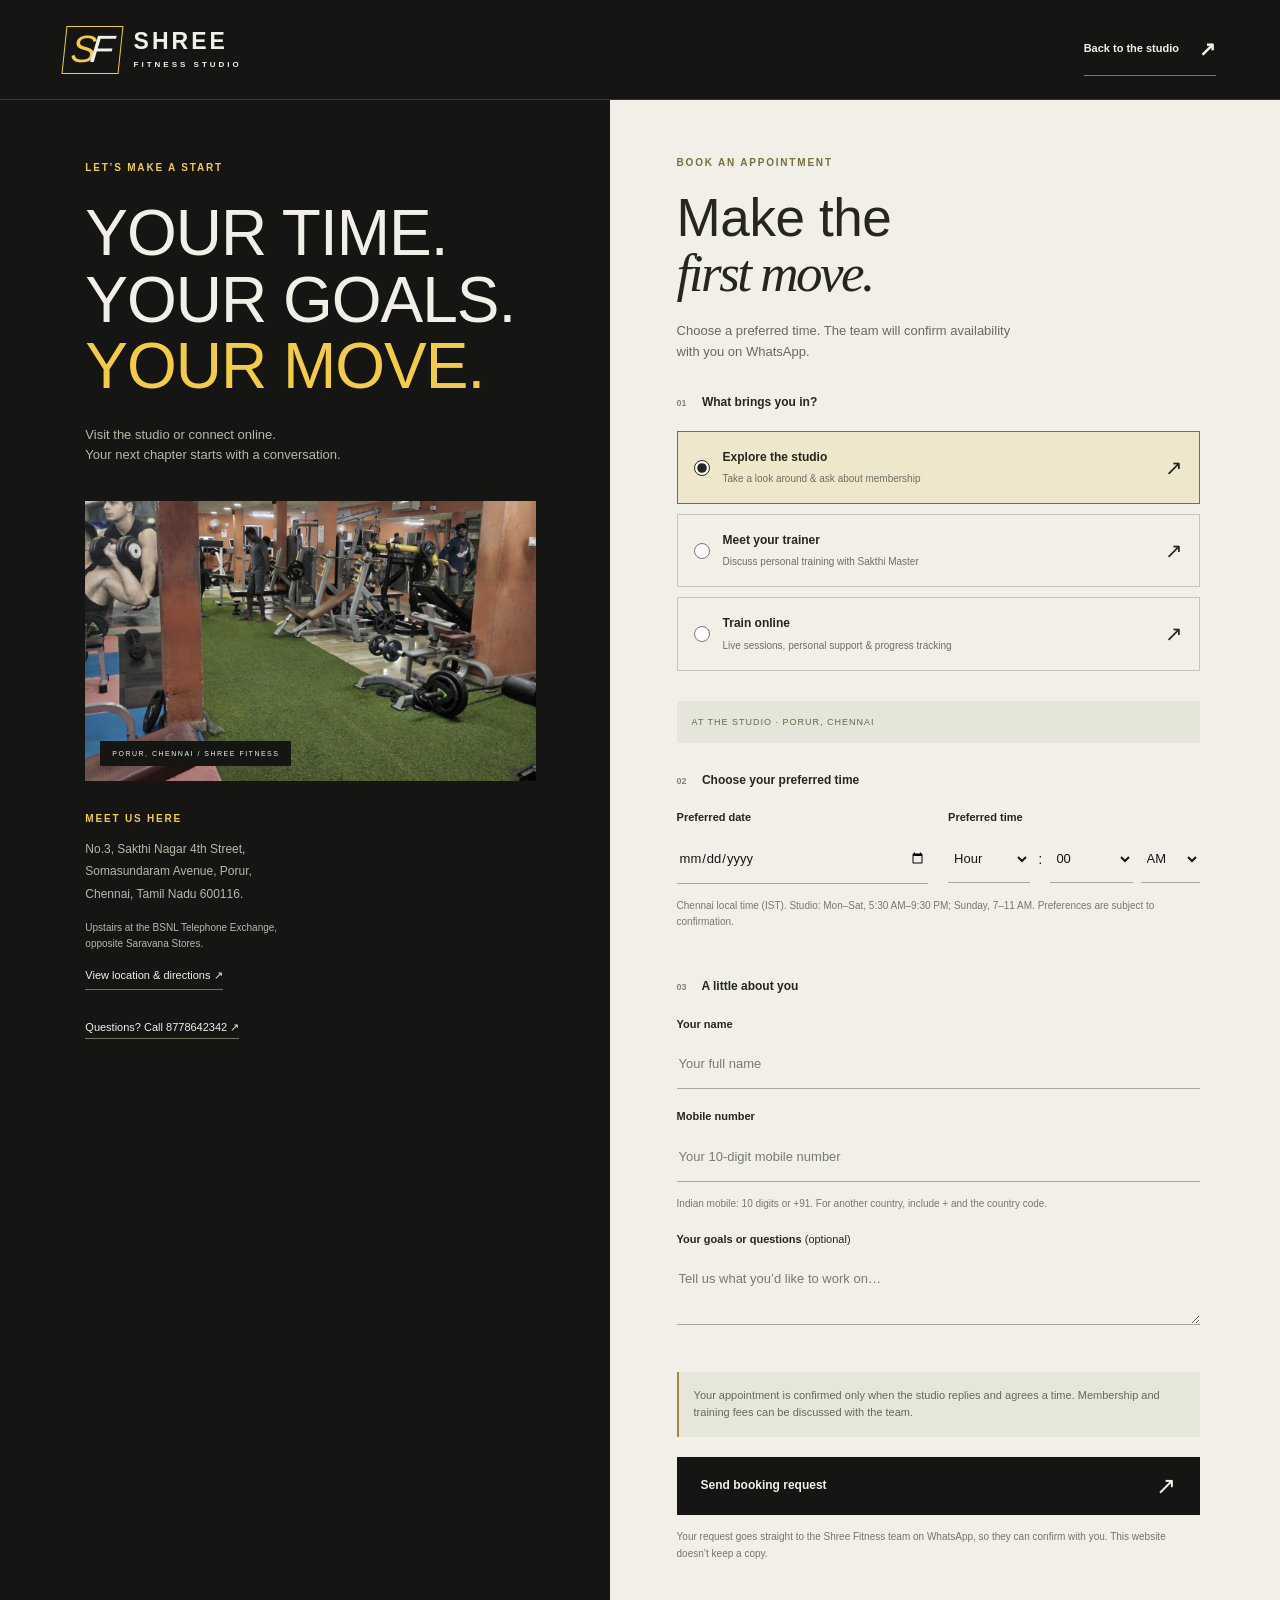
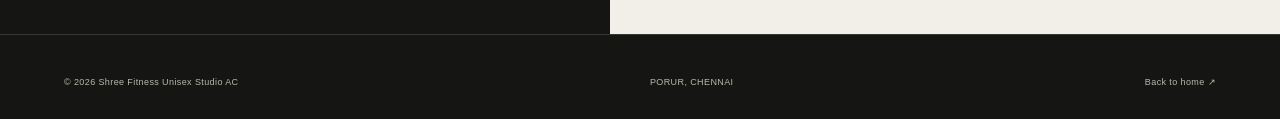
==== commit 5da9204a: "SEO, service pages, Cloudflare Pages booking sender and WhatsApp notifications" ====
--- a/booking.html
+++ b/booking.html
@@ -2,10 +2,20 @@
 <html lang="en">
 <head>
   <meta charset="utf-8"><meta name="viewport" content="width=device-width, initial-scale=1">
-  <meta name="theme-color" content="#151613">
-  <title>Book an Appointment | Shree Fitness, Porur</title>
-  <meta name="description" content="Request a studio visit, personal training or online training consultation at Shree Fitness in Porur. Choose your preferred date and time and confirm with the team on WhatsApp.">
+  <meta name="theme-color" content="#151613"><meta name="robots" content="index,follow">
+  <link rel="canonical" href="https://shreefitnessstudio.pages.dev/booking">
+  <meta property="og:title" content="Book a Gym Visit or Training Consultation | Shree Fitness Porur">
+  <meta property="og:description" content="Request a studio visit, personal training consultation or online coaching with Shree Fitness in Porur, Chennai.">
+  <meta property="og:type" content="website"><meta property="og:url" content="https://shreefitnessstudio.pages.dev/booking">
+  <meta property="og:image" content="https://shreefitnessstudio.pages.dev/assets/studio.jpeg"><meta property="og:locale" content="en_IN"><meta property="og:site_name" content="Shree Fitness Studio"><meta name="twitter:card" content="summary_large_image">
+  <title>Book a Gym Visit in Porur, Chennai | Shree Fitness</title>
+  <meta name="description" content="Book a visit to Shree Fitness, a unisex AC gym in Porur, Chennai. Request a studio tour, personal training or online coaching consultation on WhatsApp.">
+  <link rel="canonical" href="https://shreefitnessstudio.pages.dev/booking.html">
+  <meta property="og:url" content="https://shreefitnessstudio.pages.dev/booking.html">
+  <meta property="og:image" content="https://shreefitnessstudio.pages.dev/assets/training.jpeg">
+  <meta name="twitter:card" content="summary_large_image">
   <link rel="icon" href="assets/favicon.svg" type="image/svg+xml"><link rel="stylesheet" href="styles.css"><link rel="stylesheet" href="enhancements.css"><script src="booking.js" defer></script>
+  <script type="application/ld+json">{"@context":"https://schema.org","@type":"BreadcrumbList","itemListElement":[{"@type":"ListItem","position":1,"name":"Shree Fitness","item":"https://shreefitnessstudio.pages.dev/"},{"@type":"ListItem","position":2,"name":"Book an appointment","item":"https://shreefitnessstudio.pages.dev/booking"}]}</script>
 </head>
 <body class="booking-page">
   <a class="skip-link" href="#main">Skip to booking form</a>
@@ -15,12 +25,12 @@
     <section class="booking-panel" aria-labelledby="booking-title"><p class="eyebrow">BOOK AN APPOINTMENT</p><h2 id="booking-title">Make the<br><span class="serif">first move.</span></h2><p class="booking-lead">Choose a preferred time. The team will confirm availability with you on WhatsApp.</p>
       <form id="booking-form">
         <fieldset class="service-options"><legend><span>01</span> What brings you in?</legend><label class="service-option"><input type="radio" name="service" value="Studio visit & membership enquiry" data-service="studio" checked><span><strong>Explore the studio</strong><small>Take a look around & ask about membership</small></span><b aria-hidden="true">↗</b></label><label class="service-option"><input type="radio" name="service" value="Personal training consultation" data-service="personal"><span><strong>Meet your trainer</strong><small>Discuss personal training with Sakthi Master</small></span><b aria-hidden="true">↗</b></label><label class="service-option"><input type="radio" name="service" value="Online training consultation" data-service="online"><span><strong>Train online</strong><small>Live sessions, personal support & progress tracking</small></span><b aria-hidden="true">↗</b></label></fieldset>
-        <div id="appointment-location" class="appointment-location" role="status">AT THE STUDIO · PORUR, CHENNAI</div><fieldset><legend><span>02</span> Choose your preferred time</legend><div class="field-pair"><div><label for="visit-date">Preferred date</label><input id="visit-date" name="date" type="date" required aria-describedby="time-note"></div><div><label for="visit-time">Preferred time</label><input id="visit-time" name="time" type="time" required aria-describedby="time-note"></div></div><p id="time-note" class="field-help">Chennai local time (IST). Studio: Mon–Sat, 5:30 AM–9:30 PM; Sunday, 7–11 AM. Preferences are subject to confirmation.</p></fieldset>
+        <div id="appointment-location" class="appointment-location" role="status">AT THE STUDIO · PORUR, CHENNAI</div><fieldset><legend><span>02</span> Choose your preferred time</legend><div class="field-pair"><div><label for="visit-date">Preferred date</label><input id="visit-date" name="date" type="date" required aria-describedby="time-note"></div><div><label for="visit-time">Preferred time</label><div class="preferred-time"><select id="visit-time" name="hour" required aria-label="Preferred hour" aria-describedby="time-note"><option value="">Hour</option><option value="1">01</option><option value="2">02</option><option value="3">03</option><option value="4">04</option><option value="5">05</option><option value="6">06</option><option value="7">07</option><option value="8">08</option><option value="9">09</option><option value="10">10</option><option value="11">11</option><option value="12">12</option></select><span aria-hidden="true">:</span><select id="visit-minute" name="minute" required aria-label="Preferred minute"><option value="00">00</option><option value="01">01</option><option value="02">02</option><option value="03">03</option><option value="04">04</option><option value="05">05</option><option value="06">06</option><option value="07">07</option><option value="08">08</option><option value="09">09</option><option value="10">10</option><option value="11">11</option><option value="12">12</option><option value="13">13</option><option value="14">14</option><option value="15">15</option><option value="16">16</option><option value="17">17</option><option value="18">18</option><option value="19">19</option><option value="20">20</option><option value="21">21</option><option value="22">22</option><option value="23">23</option><option value="24">24</option><option value="25">25</option><option value="26">26</option><option value="27">27</option><option value="28">28</option><option value="29">29</option><option value="30">30</option><option value="31">31</option><option value="32">32</option><option value="33">33</option><option value="34">34</option><option value="35">35</option><option value="36">36</option><option value="37">37</option><option value="38">38</option><option value="39">39</option><option value="40">40</option><option value="41">41</option><option value="42">42</option><option value="43">43</option><option value="44">44</option><option value="45">45</option><option value="46">46</option><option value="47">47</option><option value="48">48</option><option value="49">49</option><option value="50">50</option><option value="51">51</option><option value="52">52</option><option value="53">53</option><option value="54">54</option><option value="55">55</option><option value="56">56</option><option value="57">57</option><option value="58">58</option><option value="59">59</option></select><select id="visit-period" name="period" required aria-label="AM or PM"><option>AM</option><option>PM</option></select></div></div></div><p id="time-note" class="field-help">Chennai local time (IST). Studio: Mon–Sat, 5:30 AM–9:30 PM; Sunday, 7–11 AM. Preferences are subject to confirmation.</p></fieldset>
         <fieldset><legend><span>03</span> A little about you</legend><label for="booking-name">Your name</label><input id="booking-name" name="name" type="text" placeholder="Your full name" autocomplete="name" maxlength="80" required><label for="booking-phone">Mobile number</label><input id="booking-phone" name="phone" type="tel" inputmode="tel" placeholder="Your 10-digit mobile number" autocomplete="tel" maxlength="24" required aria-describedby="phone-help"><p id="phone-help" class="field-help">Indian mobile: 10 digits or +91. For another country, include + and the country code.</p><div id="online-equipment-group" hidden><label for="online-equipment">Equipment available to you</label><select id="online-equipment" name="equipment"><option>No equipment yet</option><option>Mat & light equipment</option><option>Dumbbells / resistance bands</option><option>Access to a gym</option><option>Let’s discuss this</option></select></div><label for="booking-notes">Your goals or questions <span>(optional)</span></label><textarea id="booking-notes" name="notes" rows="2" placeholder="Tell us what you’d like to work on…" maxlength="600"></textarea></fieldset>
-        <p class="booking-policy">Your appointment is confirmed only when the studio replies and agrees a time. Membership and training fees can be discussed with the team.</p><button class="button button-dark" type="submit">Review my request <span aria-hidden="true">↗</span></button><p class="form-note">Your details stay in this page until you open WhatsApp. This website does not save or submit your information to a server.</p><p id="booking-error" role="alert"></p>
+        <p class="booking-policy">Your appointment is confirmed only when the studio replies and agrees a time. Membership and training fees can be discussed with the team.</p><div class="hp-field" aria-hidden="true"><label for="booking-company">Company</label><input id="booking-company" name="company" tabindex="-1" autocomplete="off"></div><button class="button button-dark" type="submit">Send booking request <span aria-hidden="true">↗</span></button><p class="form-note">Your request goes straight to the Shree Fitness team on WhatsApp, so they can confirm with you. This website doesn’t keep a copy.</p><p id="booking-error" role="alert"></p>
         <noscript><p>Please <a href="tel:+918778642342">call 8778642342</a> to request your visit. This form needs JavaScript to prepare a WhatsApp draft.</p></noscript>
       </form>
-      <section id="booking-review" class="booking-review" hidden aria-labelledby="review-title" tabindex="-1"><p class="eyebrow">READY WHEN YOU ARE</p><h3 id="review-title">Your appointment request.</h3><p class="review-note">Review the details, then send your request in WhatsApp.</p><dl><div><dt>Appointment</dt><dd id="review-service"></dd></div><div><dt>Location</dt><dd id="review-location"></dd></div><div><dt>Preferred date</dt><dd id="review-date"></dd></div><div><dt>Preferred time</dt><dd id="review-time"></dd></div><div><dt>Name</dt><dd id="review-name"></dd></div><div><dt>Mobile</dt><dd id="review-phone"></dd></div><div id="review-equipment-row" hidden><dt>Equipment</dt><dd id="review-equipment"></dd></div><div id="review-notes-row"><dt>Your note</dt><dd id="review-notes"></dd></div></dl><p class="booking-policy">Not booked yet. Send the message and wait for the studio to confirm your appointment.</p><a id="send-booking" class="button button-dark" target="_blank" rel="noopener noreferrer">Open WhatsApp request <span aria-hidden="true">↗</span></a><button id="edit-booking" class="edit-booking" type="button">← Edit my details</button><p class="form-note">WhatsApp not available? Call <a href="tel:+918778642342">8778642342</a> or <a href="tel:+919710999898">097109 99898</a>. To change a confirmed appointment, contact the studio directly.</p></section>
+      <section id="booking-review" class="booking-review" hidden aria-labelledby="review-title" tabindex="-1"><p class="eyebrow" id="review-eyebrow">REQUEST SENT</p><h3 id="review-title">Your request is with the studio.</h3><p class="review-note" id="review-note">The Shree Fitness team will contact you to confirm.</p><dl><div><dt>Appointment</dt><dd id="review-service"></dd></div><div><dt>Location</dt><dd id="review-location"></dd></div><div><dt>Preferred date</dt><dd id="review-date"></dd></div><div><dt>Preferred time</dt><dd id="review-time"></dd></div><div><dt>Name</dt><dd id="review-name"></dd></div><div><dt>Mobile</dt><dd id="review-phone"></dd></div><div id="review-equipment-row" hidden><dt>Equipment</dt><dd id="review-equipment"></dd></div><div id="review-notes-row"><dt>Your note</dt><dd id="review-notes"></dd></div></dl><p class="booking-policy" id="review-policy">Not confirmed yet. Wait for the studio to confirm your date and time.</p><a id="send-booking" class="button button-dark" target="_blank" rel="noopener noreferrer" hidden>Send on WhatsApp <span aria-hidden="true">↗</span></a><button id="edit-booking" class="edit-booking" type="button">← Edit my details</button><p class="form-note">WhatsApp not available? Call <a href="tel:+918778642342">8778642342</a> or <a href="tel:+919566099329">95660 99329</a>. To change a confirmed appointment, contact the studio directly.</p></section>
     </section>
   </main>
   <footer><div class="footer-bottom"><span>© 2026 Shree Fitness Unisex Studio AC</span><span>PORUR, CHENNAI</span><a href="index.html">Back to home ↗</a></div></footer>
--- a/enhancements.css
+++ b/enhancements.css
@@ -57,3 +57,53 @@
 .faq details a{text-decoration:underline;text-underline-offset:3px}
 @media(min-width:761px) and (max-width:1050px){nav{gap:16px}nav>a:not(.button){font-size:10px}.button-small{font-size:10px}.online-grid{gap:6%}.online-copy h2{font-size:44px}.device-image{height:290px}.progress-section{gap:7%}.map-panel iframe{height:330px}}
 @media(max-width:760px){.online-grid{grid-template-columns:1fr;gap:40px}.online-copy h2{font-size:43px}.online-features{gap:22px 18px}.online-features h3{font-size:15px}.online-visual{padding-right:14px}.device-image{height:310px}.online-quote{margin-top:40px}.online-quote p{font-size:20px}.progress-section{grid-template-columns:1fr;gap:30px}.progress-copy>p:not(.eyebrow){max-width:100%}.map-panel iframe{height:330px}.map-heading{padding:16px}.map-heading>span:last-child{font-size:7px}.map-footer{padding:16px}.booking-review dl>div{grid-template-columns:95px 1fr}.gallery-item:nth-child(2)>img{object-position:54% 48%}.gallery-item:nth-child(3)>img{object-position:48% 50%}}
+/* A dominant photograph with neighbouring images visible on both sides. */
+.carousel{min-width:0}.gallery-heading{display:flex;justify-content:space-between;gap:20px;margin-bottom:20px}
+.carousel-track,.carousel-track.gallery{position:relative;display:flex;gap:12px;overflow-x:auto;overflow-y:hidden;height:auto;padding:0 8%;background:#e4e1d6;scroll-snap-type:none;scroll-behavior:auto;scrollbar-width:none;overflow-anchor:none;touch-action:pan-x pan-y}
+.carousel-track::-webkit-scrollbar{display:none}
+.carousel-track>.gallery-item,.carousel-track>.gallery-item:not(.gallery-main){flex:0 0 100%;height:540px;min-width:0;background:#e4e1d6}
+.carousel-track>.gallery-item img{width:100%;height:100%;object-fit:cover;object-position:center;filter:none}
+.carousel-track>.gallery-item:after{inset:75% 0 0}.carousel-track>.gallery-item>span{font-size:10px;bottom:22px}
+.carousel-controls{display:flex;justify-content:space-between;align-items:center;gap:12px;margin-top:16px}.carousel-count{font-size:10px;letter-spacing:2px;color:#696b5c}.carousel-controls>div{display:flex;gap:8px}.carousel-controls button{min-width:44px;min-height:44px;padding:8px 14px;border:1px solid #b9b9a8;background:linear-gradient(135deg,#ffffff90,#ffffff20);backdrop-filter:blur(12px);color:var(--ink);font-size:18px}.carousel-controls [data-pause]{font-size:10px}.carousel-controls button:hover{background:var(--yellow)}
+.progress-section{border-bottom:1px solid #d0cec1;gap:8%}.results-carousel .progress-photo{flex:0 0 100%;min-width:0;padding:12px 0;margin:0;background:#e4e1d6}.results-carousel .progress-photo img{width:100%;height:430px;object-fit:contain;filter:none;background:#e4e1d6}.results-carousel .progress-photo figcaption{font-size:8px;line-height:1.8;margin:14px 8px 0}.results-carousel .progress-photo button{background:transparent}
+@media(min-width:761px) and (max-width:1100px){nav{gap:12px}.site-header{padding-left:3%;padding-right:3%}.results-carousel .progress-photo img{height:330px}}
+@media(max-width:760px){.gallery-heading>.micro{display:none}.carousel-track>.gallery-item,.carousel-track>.gallery-item:not(.gallery-main){height:400px}.results-carousel .progress-photo img{height:340px}.carousel-controls button{padding:8px 12px}.progress-section{gap:32px}}
+.preferred-time{display:flex;align-items:center;gap:8px}.booking-panel .preferred-time select{min-width:0;flex:1;padding:13px 2px;margin:0 0 19px;border-bottom:1px solid #a7aa96;font-size:13px;min-height:48px}.preferred-time>span{margin-bottom:19px}.preferred-time #visit-period{flex:0 0 59px}
+/* Local SEO content: keyword heading line, equipment list, nearby areas, footer links and service pages. */
+.hero h1{margin-top:0}
+.hero-kicker{display:block;font-family:var(--sans);margin-bottom:27px}
+.equipment-block{margin-top:34px;border-top:1px solid #cacabe;padding-top:22px}
+.equipment-block h3{font-size:10px;letter-spacing:1.8px;text-transform:uppercase;color:#696743;margin-bottom:16px}
+.equipment-list{list-style:none;margin:0;padding:0;display:grid;grid-template-columns:repeat(3,1fr);gap:10px 30px;font-size:13px;color:#4c4e44}
+.equipment-list li::before{content:"✳";color:#9c9a62;margin-right:9px}
+.intro-text a,.online-note a,.service-aside a,.breadcrumb a{text-decoration:underline;text-underline-offset:3px}
+.link-pair{display:flex;flex-wrap:wrap;gap:12px 30px}
+.nearby{font-size:12px;line-height:1.7;color:#5d5f55;margin-top:14px;max-width:430px}
+.footer-links{display:flex;flex-wrap:wrap;gap:12px 28px;margin-top:28px;font-size:11px;color:var(--muted)}
+.footer-links a:hover,.footer-nap a:hover{color:var(--yellow)}
+.footer-nap{font-size:10px;color:var(--muted);margin-top:14px;line-height:1.6}
+.service-page footer{padding-top:30px}
+.service-page .footer-links{margin:0 0 22px}
+.service-hero{display:grid;grid-template-columns:1.15fr 1fr;gap:7%;align-items:center}
+.service-hero h1{font-size:clamp(46px,5.4vw,86px);line-height:1;letter-spacing:-1px;margin:22px 0 26px}
+.service-hero-copy>p:not(.eyebrow){font-size:14px;color:var(--muted);line-height:1.8;max-width:540px}
+.service-hero-copy>p+p{margin-top:14px}
+.service-hero .hero-actions{margin-top:32px;flex-wrap:wrap}
+.service-hero-photo img{width:100%;aspect-ratio:4/5;object-fit:cover;filter:saturate(.45) contrast(1.06)}
+.breadcrumb{font-size:10px;letter-spacing:1px;color:var(--muted);margin-bottom:26px}
+.service-list{display:grid;grid-template-columns:1fr 1fr;gap:34px 45px;margin-top:45px}
+.service-list article{border-top:1px solid #cacabe;padding-top:20px}
+.service-list h3{font-size:21px;font-weight:400;letter-spacing:-.4px;margin-bottom:10px}
+.service-list p{font-size:13px;line-height:1.8;color:#5d5f55}
+.service-aside{margin-top:45px;font-size:13px;color:var(--muted)}
+.steps a{text-decoration:underline;text-underline-offset:3px}
+@media(max-width:900px){.equipment-list{grid-template-columns:1fr 1fr}}
+@media(max-width:760px){.hero-kicker{margin-bottom:22px}.equipment-list,.service-hero,.service-list{grid-template-columns:1fr}.service-hero{gap:36px}.service-hero-photo img{aspect-ratio:4/3}}
+/* Footer and breadcrumb navs opt out of the generic header nav and its mobile menu styles. */
+nav.footer-links,nav.breadcrumb{position:static;display:flex;flex-wrap:wrap;flex-direction:row;align-items:baseline;background:none;border:0;padding:0}
+nav.breadcrumb{gap:6px}
+nav.footer-links>a:not(.button),nav.breadcrumb>a:not(.button){font-size:inherit;padding:0;color:inherit}
+@media(max-width:760px){nav.footer-links{gap:10px 22px}}
+/* Hidden spam trap on the enquiry and booking forms; people never see or fill it. */
+.hp-field{position:absolute;left:-10000px;width:1px;height:1px;overflow:hidden}
+button[type="submit"]:disabled{opacity:.6;cursor:wait}
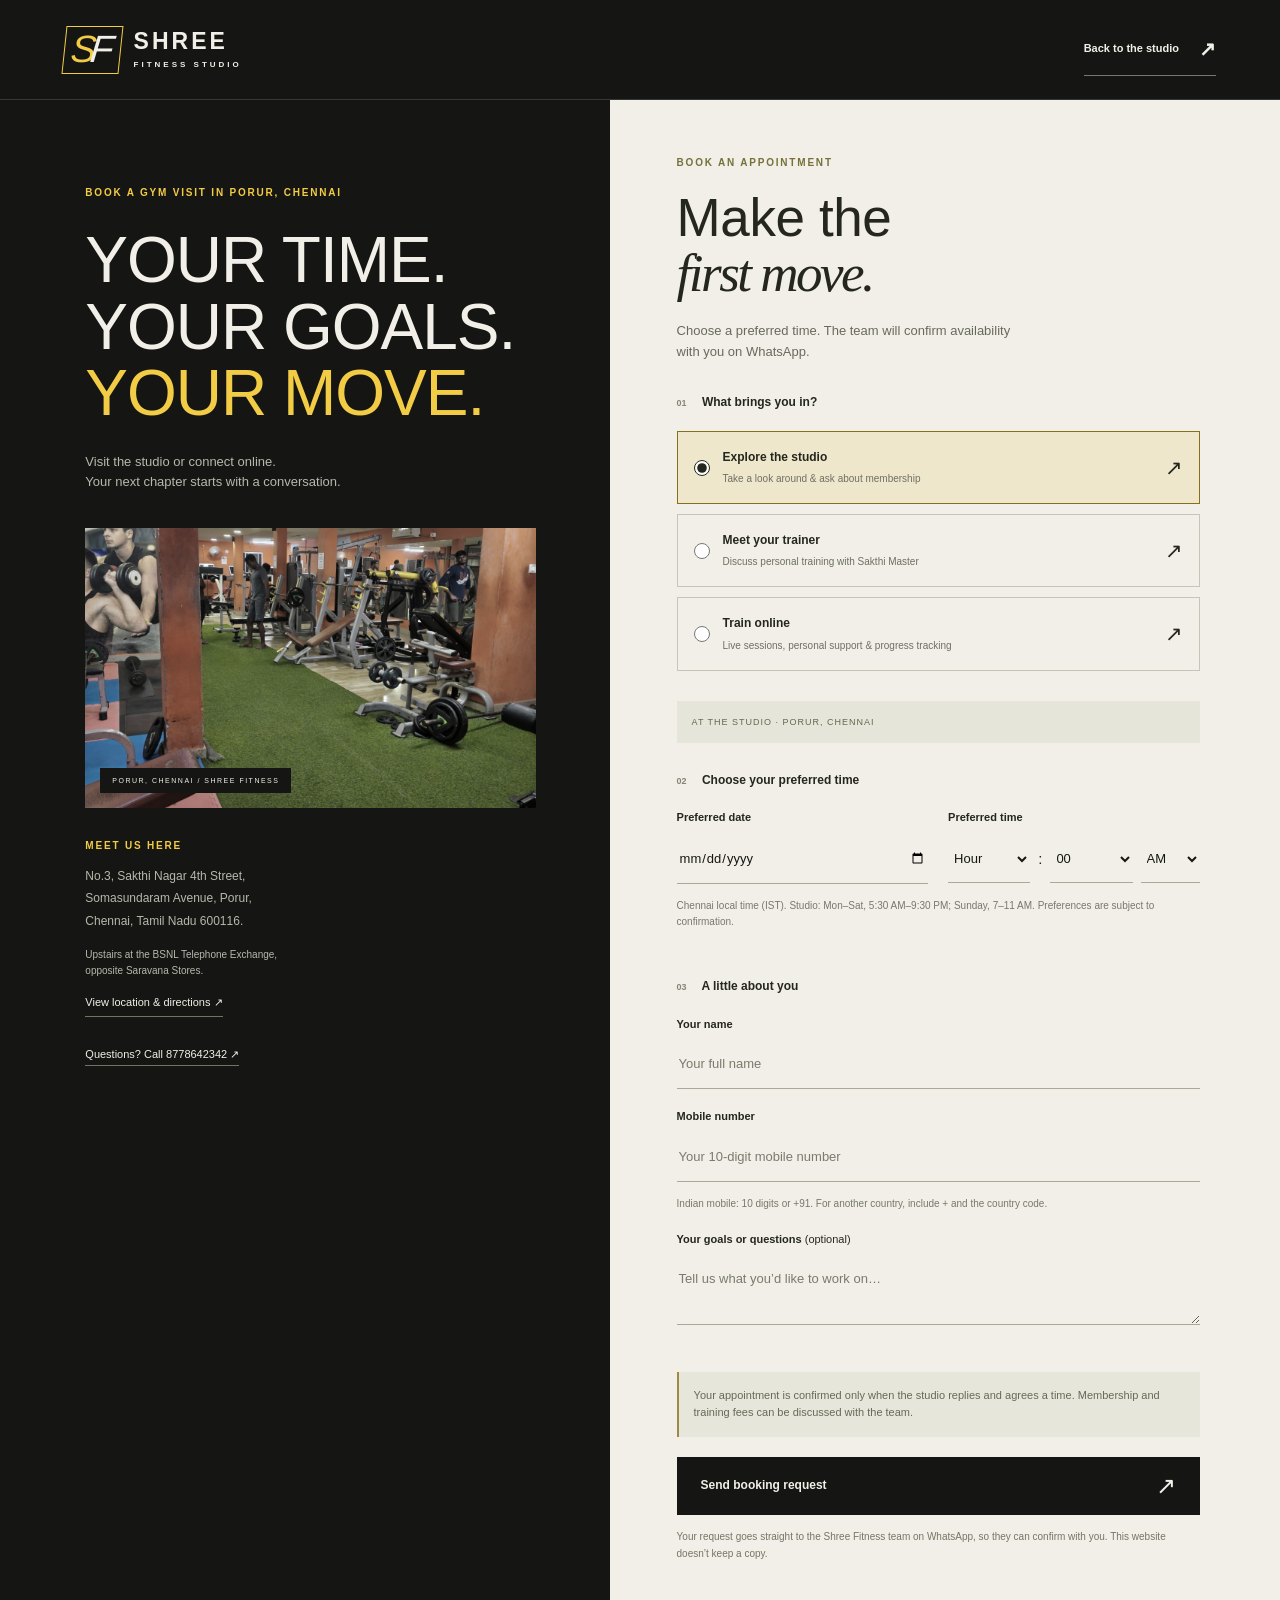
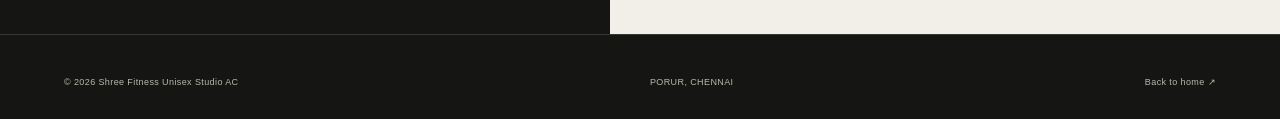
==== commit b6a80d6c: "Speed up mobile loading and fix accessibility issues - Serve photos as responsive WebP (assets/opt, " ====
--- a/booking.html
+++ b/booking.html
@@ -19,9 +19,9 @@
 </head>
 <body class="booking-page">
   <a class="skip-link" href="#main">Skip to booking form</a>
-  <header class="site-header"><a class="brand" href="index.html" aria-label="Shree Fitness home"><span class="brand-symbol" aria-hidden="true">S<span>F</span></span><span class="brand-name">SHREE<span>FITNESS STUDIO</span></span></a><a class="text-link" href="index.html">Back to the studio <span aria-hidden="true">↗</span></a></header>
+  <header class="site-header"><a class="brand" href="index.html"><span class="brand-symbol" aria-hidden="true">S<span>F</span></span><span class="brand-name">SHREE<span>FITNESS STUDIO</span></span></a><a class="text-link" href="index.html">Back to the studio <span aria-hidden="true">↗</span></a></header>
   <main id="main" class="booking-layout">
-    <aside class="booking-intro"><p class="eyebrow">LET’S MAKE A START</p><h1>YOUR TIME.<br>YOUR GOALS.<br><em>YOUR MOVE.</em></h1><p>Visit the studio or connect online.<br>Your next chapter starts with a conversation.</p><div class="booking-photo"><img src="assets/studio.jpeg" alt="The training floor at Shree Fitness Studio in Porur" width="1200" height="1600"><span>PORUR, CHENNAI / SHREE FITNESS</span></div><div class="booking-address"><p class="eyebrow">MEET US HERE</p><address>No.3, Sakthi Nagar 4th Street,<br>Somasundaram Avenue, Porur,<br>Chennai, Tamil Nadu 600116.</address><p class="booking-landmark">Upstairs at the BSNL Telephone Exchange,<br>opposite Saravana Stores.</p><a class="booking-map-link" href="index.html#visit">View location & directions ↗</a><a href="tel:+918778642342">Questions? Call 8778642342 ↗</a></div></aside>
+    <aside class="booking-intro"><h1><span class="eyebrow hero-kicker">BOOK A GYM VISIT IN PORUR, CHENNAI</span>YOUR TIME.<br>YOUR GOALS.<br><em>YOUR MOVE.</em></h1><p>Visit the studio or connect online.<br>Your next chapter starts with a conversation.</p><div class="booking-photo"><img src="assets/studio.jpeg" alt="The training floor at Shree Fitness Studio in Porur" width="1200" height="1600"><span>PORUR, CHENNAI / SHREE FITNESS</span></div><div class="booking-address"><p class="eyebrow">MEET US HERE</p><address>No.3, Sakthi Nagar 4th Street,<br>Somasundaram Avenue, Porur,<br>Chennai, Tamil Nadu 600116.</address><p class="booking-landmark">Upstairs at the BSNL Telephone Exchange,<br>opposite Saravana Stores.</p><a class="booking-map-link" href="index.html#visit">View location & directions ↗</a><a href="tel:+918778642342">Questions? Call 8778642342 ↗</a></div></aside>
     <section class="booking-panel" aria-labelledby="booking-title"><p class="eyebrow">BOOK AN APPOINTMENT</p><h2 id="booking-title">Make the<br><span class="serif">first move.</span></h2><p class="booking-lead">Choose a preferred time. The team will confirm availability with you on WhatsApp.</p>
       <form id="booking-form">
         <fieldset class="service-options"><legend><span>01</span> What brings you in?</legend><label class="service-option"><input type="radio" name="service" value="Studio visit & membership enquiry" data-service="studio" checked><span><strong>Explore the studio</strong><small>Take a look around & ask about membership</small></span><b aria-hidden="true">↗</b></label><label class="service-option"><input type="radio" name="service" value="Personal training consultation" data-service="personal"><span><strong>Meet your trainer</strong><small>Discuss personal training with Sakthi Master</small></span><b aria-hidden="true">↗</b></label><label class="service-option"><input type="radio" name="service" value="Online training consultation" data-service="online"><span><strong>Train online</strong><small>Live sessions, personal support & progress tracking</small></span><b aria-hidden="true">↗</b></label></fieldset>
--- a/enhancements.css
+++ b/enhancements.css
@@ -107,3 +107,6 @@
 /* Hidden spam trap on the enquiry and booking forms; people never see or fill it. */
 .hp-field{position:absolute;left:-10000px;width:1px;height:1px;overflow:hidden}
 button[type="submit"]:disabled{opacity:.6;cursor:wait}
+/* Text contrast (WCAG AA) on cream backgrounds. */
+.studio-features b{color:#5f6052}
+.progress-photo figcaption{color:#4f5243}
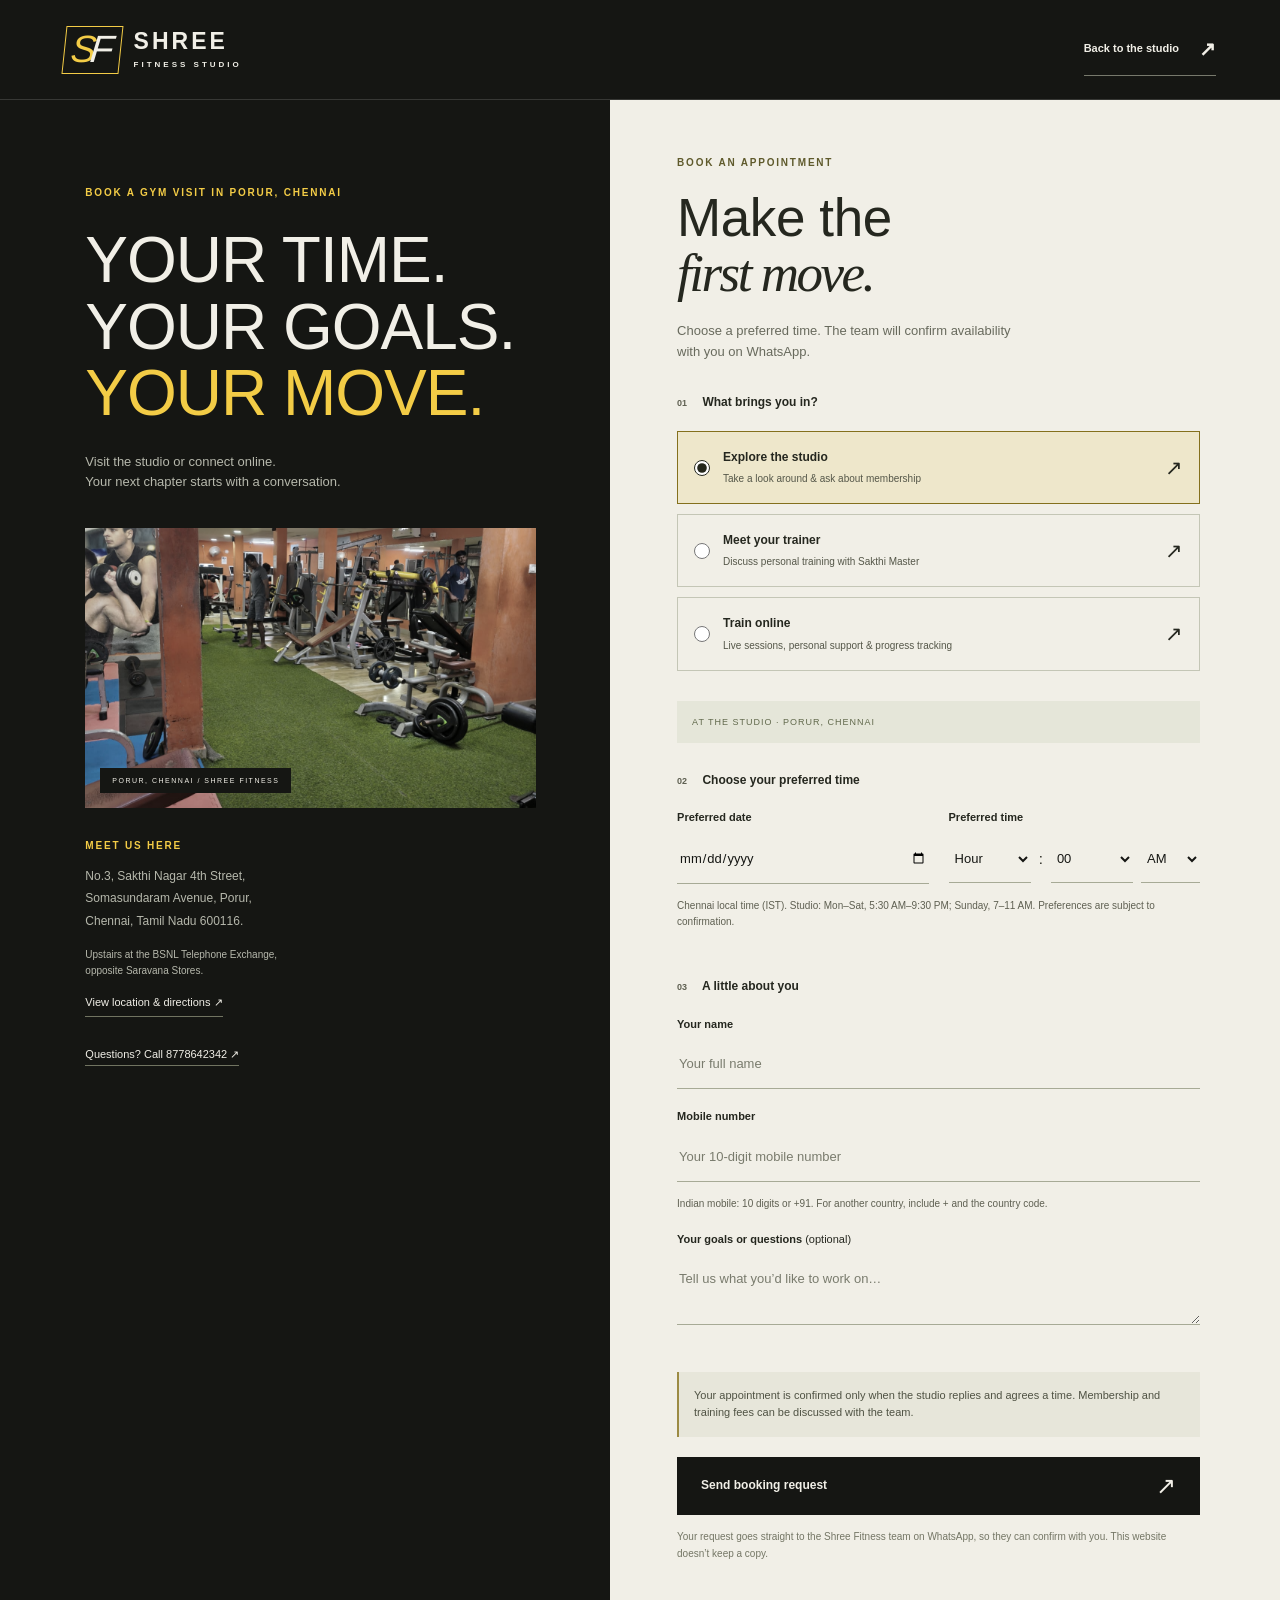
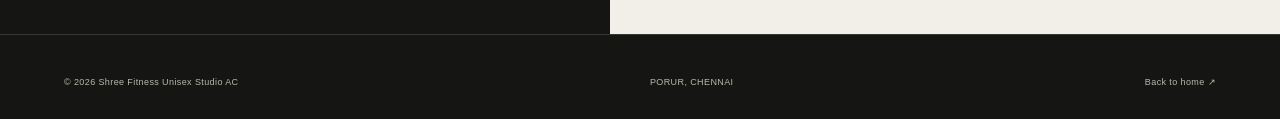
==== commit e5326879: "Fix duplicate canonical on booking page and raise form label contrast booking.html carried a second " ====
--- a/booking.html
+++ b/booking.html
@@ -10,10 +10,6 @@
   <meta property="og:image" content="https://shreefitnessstudio.pages.dev/assets/studio.jpeg"><meta property="og:locale" content="en_IN"><meta property="og:site_name" content="Shree Fitness Studio"><meta name="twitter:card" content="summary_large_image">
   <title>Book a Gym Visit in Porur, Chennai | Shree Fitness</title>
   <meta name="description" content="Book a visit to Shree Fitness, a unisex AC gym in Porur, Chennai. Request a studio tour, personal training or online coaching consultation on WhatsApp.">
-  <link rel="canonical" href="https://shreefitnessstudio.pages.dev/booking.html">
-  <meta property="og:url" content="https://shreefitnessstudio.pages.dev/booking.html">
-  <meta property="og:image" content="https://shreefitnessstudio.pages.dev/assets/training.jpeg">
-  <meta name="twitter:card" content="summary_large_image">
   <link rel="icon" href="assets/favicon.svg" type="image/svg+xml"><link rel="stylesheet" href="styles.css"><link rel="stylesheet" href="enhancements.css"><script src="booking.js" defer></script>
   <script type="application/ld+json">{"@context":"https://schema.org","@type":"BreadcrumbList","itemListElement":[{"@type":"ListItem","position":1,"name":"Shree Fitness","item":"https://shreefitnessstudio.pages.dev/"},{"@type":"ListItem","position":2,"name":"Book an appointment","item":"https://shreefitnessstudio.pages.dev/booking"}]}</script>
 </head>
--- a/enhancements.css
+++ b/enhancements.css
@@ -110,3 +110,14 @@
 /* Text contrast (WCAG AA) on cream backgrounds. */
 .studio-features b{color:#5f6052}
 .progress-photo figcaption{color:#4f5243}
+/* Skip layout and paint for below-the-fold sections until they near the screen (faster first paint on phones). */
+main > section:not(:first-child){content-visibility:auto;contain-intrinsic-size:auto 900px}
+/* Readable small labels (WCAG AA 4.5:1) and an explicit dark FAQ background so contrast checks see the real colours. */
+.coach-name span,.opening-hours small{color:#5f6052}
+.map-heading .eyebrow{color:#55532f}
+.map-heading>span:last-child{color:#4f5243}
+.faq{background:var(--black)}
+.booking-panel>.eyebrow,.booking-review>.eyebrow{color:#5f5a2c}
+.booking-panel legend>span,.booking-panel .field-help{color:#5f6052}
+.service-option small{color:#555749}
+.booking-panel .booking-policy{color:#4f5243}
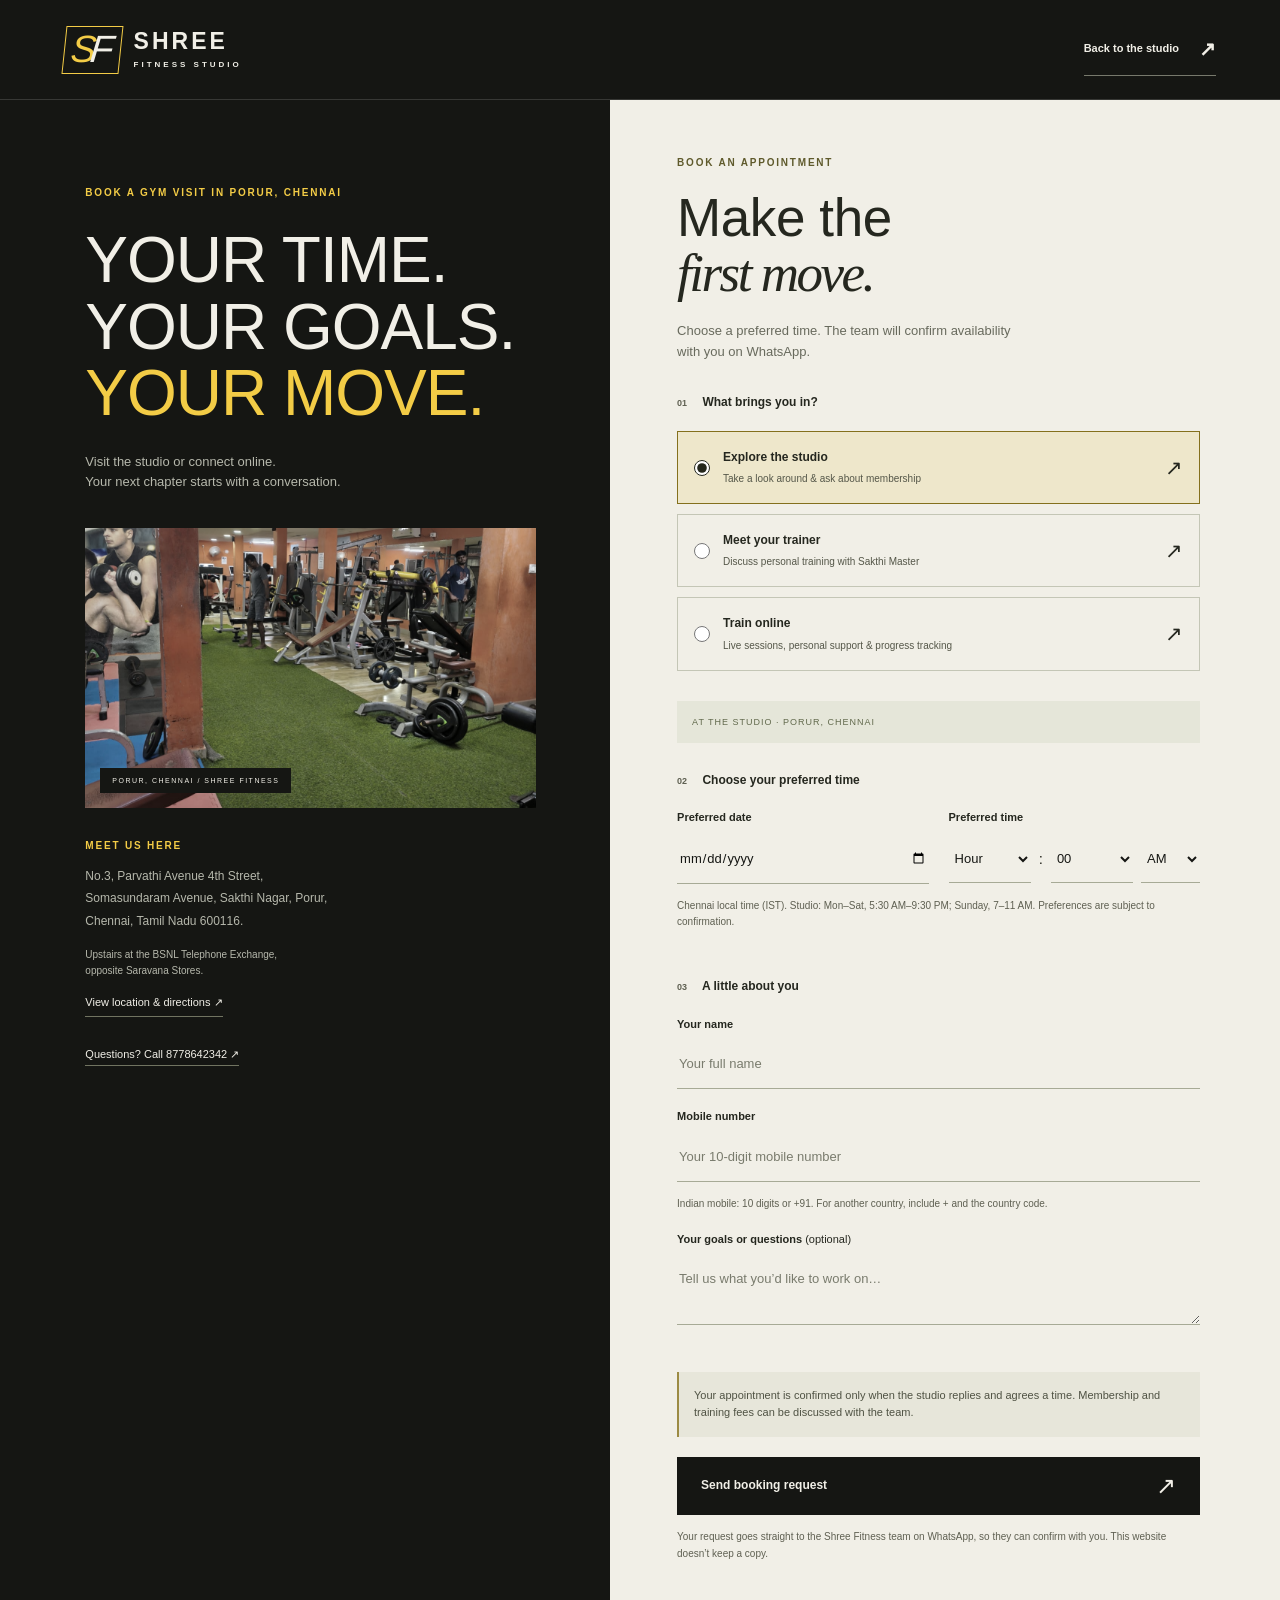
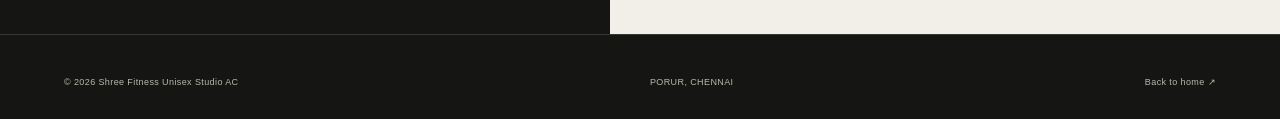
==== commit 0f237245: "Match the website address to the Google Business Profile Street name changes from Sakthi Nagar 4th S" ====
--- a/booking.html
+++ b/booking.html
@@ -17,7 +17,7 @@
   <a class="skip-link" href="#main">Skip to booking form</a>
   <header class="site-header"><a class="brand" href="index.html"><span class="brand-symbol" aria-hidden="true">S<span>F</span></span><span class="brand-name">SHREE<span>FITNESS STUDIO</span></span></a><a class="text-link" href="index.html">Back to the studio <span aria-hidden="true">↗</span></a></header>
   <main id="main" class="booking-layout">
-    <aside class="booking-intro"><h1><span class="eyebrow hero-kicker">BOOK A GYM VISIT IN PORUR, CHENNAI</span>YOUR TIME.<br>YOUR GOALS.<br><em>YOUR MOVE.</em></h1><p>Visit the studio or connect online.<br>Your next chapter starts with a conversation.</p><div class="booking-photo"><img src="assets/studio.jpeg" alt="The training floor at Shree Fitness Studio in Porur" width="1200" height="1600"><span>PORUR, CHENNAI / SHREE FITNESS</span></div><div class="booking-address"><p class="eyebrow">MEET US HERE</p><address>No.3, Sakthi Nagar 4th Street,<br>Somasundaram Avenue, Porur,<br>Chennai, Tamil Nadu 600116.</address><p class="booking-landmark">Upstairs at the BSNL Telephone Exchange,<br>opposite Saravana Stores.</p><a class="booking-map-link" href="index.html#visit">View location & directions ↗</a><a href="tel:+918778642342">Questions? Call 8778642342 ↗</a></div></aside>
+    <aside class="booking-intro"><h1><span class="eyebrow hero-kicker">BOOK A GYM VISIT IN PORUR, CHENNAI</span>YOUR TIME.<br>YOUR GOALS.<br><em>YOUR MOVE.</em></h1><p>Visit the studio or connect online.<br>Your next chapter starts with a conversation.</p><div class="booking-photo"><img src="assets/studio.jpeg" alt="The training floor at Shree Fitness Studio in Porur" width="1200" height="1600"><span>PORUR, CHENNAI / SHREE FITNESS</span></div><div class="booking-address"><p class="eyebrow">MEET US HERE</p><address>No.3, Parvathi Avenue 4th Street,<br>Somasundaram Avenue, Sakthi Nagar, Porur,<br>Chennai, Tamil Nadu 600116.</address><p class="booking-landmark">Upstairs at the BSNL Telephone Exchange,<br>opposite Saravana Stores.</p><a class="booking-map-link" href="index.html#visit">View location & directions ↗</a><a href="tel:+918778642342">Questions? Call 8778642342 ↗</a></div></aside>
     <section class="booking-panel" aria-labelledby="booking-title"><p class="eyebrow">BOOK AN APPOINTMENT</p><h2 id="booking-title">Make the<br><span class="serif">first move.</span></h2><p class="booking-lead">Choose a preferred time. The team will confirm availability with you on WhatsApp.</p>
       <form id="booking-form">
         <fieldset class="service-options"><legend><span>01</span> What brings you in?</legend><label class="service-option"><input type="radio" name="service" value="Studio visit & membership enquiry" data-service="studio" checked><span><strong>Explore the studio</strong><small>Take a look around & ask about membership</small></span><b aria-hidden="true">↗</b></label><label class="service-option"><input type="radio" name="service" value="Personal training consultation" data-service="personal"><span><strong>Meet your trainer</strong><small>Discuss personal training with Sakthi Master</small></span><b aria-hidden="true">↗</b></label><label class="service-option"><input type="radio" name="service" value="Online training consultation" data-service="online"><span><strong>Train online</strong><small>Live sessions, personal support & progress tracking</small></span><b aria-hidden="true">↗</b></label></fieldset>
--- a/enhancements.css
+++ b/enhancements.css
@@ -121,3 +121,15 @@
 .booking-panel legend>span,.booking-panel .field-help{color:#5f6052}
 .service-option small{color:#555749}
 .booking-panel .booking-policy{color:#4f5243}
+.booking-panel .form-note{color:#5f6052}
+.review-note,.booking-review dt{color:#5f6052}
+/* Prose and Google review quotes on the Porur landing page. */
+.page-copy{margin-top:28px}
+.page-copy>p{max-width:760px;font-size:14px;line-height:1.85;color:var(--muted)}
+.section-light .page-copy>p{color:#4c4e44}
+.review-quotes{display:grid;grid-template-columns:repeat(3,1fr);gap:24px;margin-top:30px}
+.review-quotes blockquote{margin:0;border-left:2px solid #9c8b44;padding:4px 0 4px 16px}
+.review-quotes blockquote p{font-size:16px;line-height:1.55;font-style:italic;color:#24271b}
+.review-quotes cite{display:block;margin-top:10px;font-size:10px;letter-spacing:1.5px;text-transform:uppercase;font-style:normal;color:#5f6052}
+@media(max-width:900px){.review-quotes{grid-template-columns:1fr}}
+.section-light .service-aside{color:#4c4e44}
